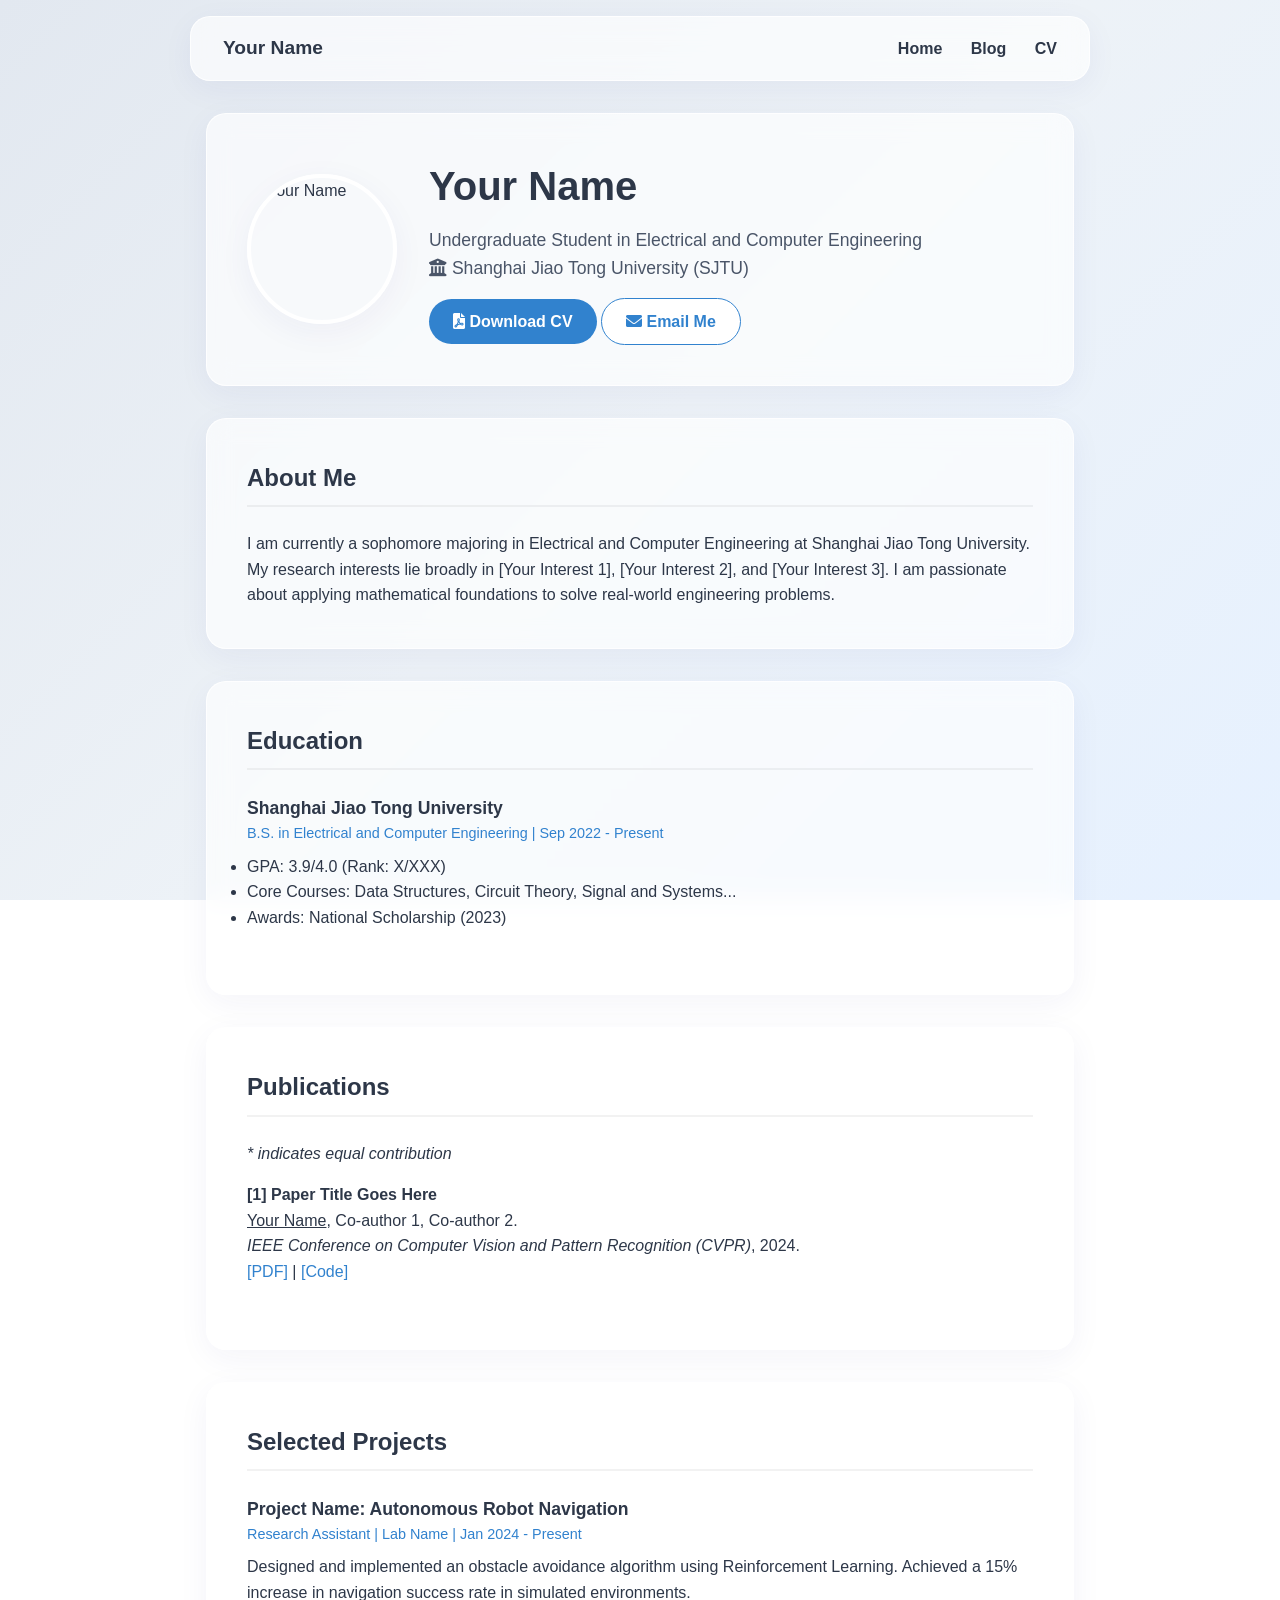
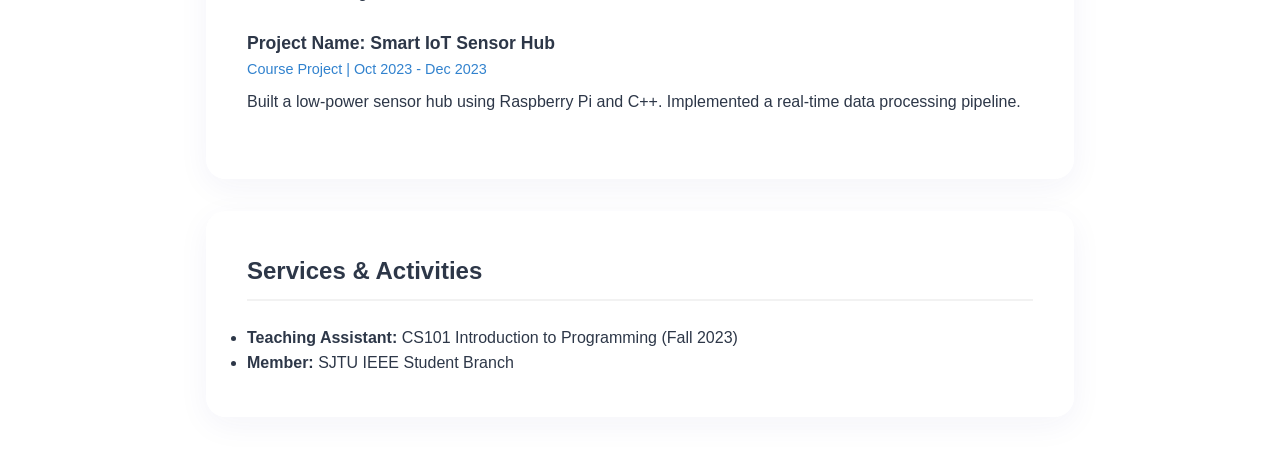
==== index.html @ a0e56ff7 "Add files via upload Initial Commit" ====
<!DOCTYPE html>
<html lang="en">
<head>
    <meta charset="UTF-8">
    <meta name="viewport" content="width=device-width, initial-scale=1.0">
    <title>Your Name - Personal Academic Website</title>
    <link rel="stylesheet" href="style.css">
    <!-- 引入FontAwesome图标 -->
    <link rel="stylesheet" href="https://cdnjs.cloudflare.com/ajax/libs/font-awesome/6.0.0/css/all.min.css">
</head>
<body>

    <!-- 导航栏 -->
    <nav class="glass-panel" style="padding: 1rem 2rem; margin-bottom: 2rem;">
        <div style="font-weight: bold; font-size: 1.2rem;">Your Name</div>
        <div>
            <a href="index.html">Home</a>
            <a href="blog.html">Blog</a>
            <a href="cv.pdf" target="_blank">CV</a>
        </div>
    </nav>

    <div class="container">
        <!-- 头部简介 (Hero Section) -->
        <header class="glass-panel hero">
            <!-- 请将 profile.jpg 替换为你自己的照片 -->
            <img src="profile.jpg" alt="Your Name" class="profile-pic">
            <div class="hero-text">
                <h1>Your Name</h1>
                <p>Undergraduate Student in Electrical and Computer Engineering</p>
                <p><i class="fas fa-university"></i> Shanghai Jiao Tong University (SJTU)</p>
                <a href="cv.pdf" class="btn" target="_blank"><i class="fas fa-file-pdf"></i> Download CV</a>
                <a href="mailto:your.email@sjtu.edu.cn" class="btn" style="background: white; color: var(--accent-color); border: 1px solid var(--accent-color);"><i class="fas fa-envelope"></i> Email Me</a>
            </div>
        </header>

        <!-- About Me -->
        <section class="glass-panel">
            <h2>About Me</h2>
            <p>I am currently a sophomore majoring in Electrical and Computer Engineering at Shanghai Jiao Tong University. My research interests lie broadly in [Your Interest 1], [Your Interest 2], and [Your Interest 3]. I am passionate about applying mathematical foundations to solve real-world engineering problems.</p>
        </section>

        <!-- Education -->
        <section class="glass-panel">
            <h2>Education</h2>
            <div class="item">
                <div class="item-title">Shanghai Jiao Tong University</div>
                <div class="item-meta">B.S. in Electrical and Computer Engineering | Sep 2022 - Present</div>
                <ul>
                    <li>GPA: 3.9/4.0 (Rank: X/XXX)</li>
                    <li>Core Courses: Data Structures, Circuit Theory, Signal and Systems...</li>
                    <li>Awards: National Scholarship (2023)</li>
                </ul>
            </div>
        </section>

        <!-- Publications -->
        <section class="glass-panel">
            <h2>Publications</h2>
            <div class="item">
                <p><em>* indicates equal contribution</em></p>
                <div style="margin-top: 1rem;">
                    <strong>[1] Paper Title Goes Here</strong><br>
                    <u>Your Name</u>, Co-author 1, Co-author 2.<br>
                    <em>IEEE Conference on Computer Vision and Pattern Recognition (CVPR)</em>, 2024.<br>
                    <a href="#" style="color: var(--accent-color); text-decoration: none;">[PDF]</a> | <a href="#" style="color: var(--accent-color); text-decoration: none;">[Code]</a>
                </div>
            </div>
        </section>

        <!-- Projects -->
        <section class="glass-panel">
            <h2>Selected Projects</h2>
            <div class="item">
                <div class="item-title">Project Name: Autonomous Robot Navigation</div>
                <div class="item-meta">Research Assistant | Lab Name | Jan 2024 - Present</div>
                <p>Designed and implemented an obstacle avoidance algorithm using Reinforcement Learning. Achieved a 15% increase in navigation success rate in simulated environments.</p>
            </div>
            <div class="item">
                <div class="item-title">Project Name: Smart IoT Sensor Hub</div>
                <div class="item-meta">Course Project | Oct 2023 - Dec 2023</div>
                <p>Built a low-power sensor hub using Raspberry Pi and C++. Implemented a real-time data processing pipeline.</p>
            </div>
        </section>

        <!-- Services & Activities -->
        <section class="glass-panel">
            <h2>Services & Activities</h2>
            <ul>
                <li><strong>Teaching Assistant:</strong> CS101 Introduction to Programming (Fall 2023)</li>
                <li><strong>Member:</strong> SJTU IEEE Student Branch</li>
            </ul>
        </section>
    </div>

</body>
</html>
---- style.css ----
/* style.css */
:root {
    --text-main: #2d3748;
    --text-light: #4a5568;
    --accent-color: #3182ce;
    --glass-bg: rgba(255, 255, 255, 0.65);
    --glass-border: rgba(255, 255, 255, 0.8);
    --glass-shadow: 0 8px 32px 0 rgba(31, 38, 135, 0.05);
}

* {
    margin: 0;
    padding: 0;
    box-sizing: border-box;
}

body {
    /* 明亮简约的极淡渐变背景 */
    background: linear-gradient(135deg, #e2e8f0 0%, #edf2f7 50%, #e6f1ff 100%);
    background-attachment: fixed;
    font-family: -apple-system, BlinkMacSystemFont, "Segoe UI", Roboto, Helvetica, Arial, sans-serif;
    color: var(--text-main);
    line-height: 1.6;
}

/* 液态玻璃核心组件 */
.glass-panel {
    background: var(--glass-bg);
    backdrop-filter: blur(12px);
    -webkit-backdrop-filter: blur(12px);
    border: 1px solid var(--glass-border);
    box-shadow: var(--glass-shadow);
    border-radius: 20px;
    padding: 2.5rem;
    margin-bottom: 2rem;
    transition: transform 0.3s ease, box-shadow 0.3s ease;
}

.glass-panel:hover {
    transform: translateY(-5px);
    box-shadow: 0 12px 40px 0 rgba(31, 38, 135, 0.08);
}

/* 导航栏 */
nav {
    display: flex;
    justify-content: space-between;
    align-items: center;
    padding: 1rem 2rem;
    margin: 1rem auto 2rem auto;
    max-width: 900px;
    border-radius: 50px;
}

nav a {
    text-decoration: none;
    color: var(--text-main);
    font-weight: 600;
    margin-left: 1.5rem;
    transition: color 0.2s;
}

nav a:hover {
    color: var(--accent-color);
}

/* 页面主容器 */
.container {
    max-width: 900px;
    margin: 0 auto;
    padding: 0 1rem;
}

/* 头部个人信息区 */
.hero {
    display: flex;
    align-items: center;
    gap: 2rem;
}

.profile-pic {
    width: 150px;
    height: 150px;
    border-radius: 50%;
    object-fit: cover;
    border: 4px solid white;
    box-shadow: var(--glass-shadow);
}

.hero-text h1 {
    font-size: 2.5rem;
    margin-bottom: 0.5rem;
}

.hero-text p {
    color: var(--text-light);
    font-size: 1.1rem;
}

/* 按钮样式 */
.btn {
    display: inline-block;
    margin-top: 1rem;
    padding: 0.6rem 1.5rem;
    background: var(--accent-color);
    color: white;
    text-decoration: none;
    border-radius: 30px;
    font-weight: bold;
    transition: background 0.3s;
}

.btn:hover {
    background: #2b6cb0;
    color: white;
}

/* 各个Section的内容排版 */
h2 {
    font-size: 1.5rem;
    margin-bottom: 1.5rem;
    border-bottom: 2px solid rgba(0,0,0,0.05);
    padding-bottom: 0.5rem;
}

.item {
    margin-bottom: 1.5rem;
}

.item-title {
    font-weight: bold;
    font-size: 1.1rem;
}

.item-meta {
    font-size: 0.9rem;
    color: var(--accent-color);
    margin-bottom: 0.5rem;
}

/* 博客列表样式 */
.blog-post-link {
    display: block;
    text-decoration: none;
    color: inherit;
}

.blog-post-link h3 {
    margin-bottom: 0.5rem;
    transition: color 0.2s;
}

.blog-post-link:hover h3 {
    color: var(--accent-color);
}

.blog-date {
    font-size: 0.85rem;
    color: #a0aec0;
}

/* 响应式设计（适配手机） */
@media (max-width: 768px) {
    .hero {
        flex-direction: column;
        text-align: center;
    }
    nav {
        flex-direction: column;
        gap: 1rem;
        border-radius: 20px;
    }
    nav div {
        margin-left: 0;
    }
    nav a {
        margin: 0 0.5rem;
    }
}
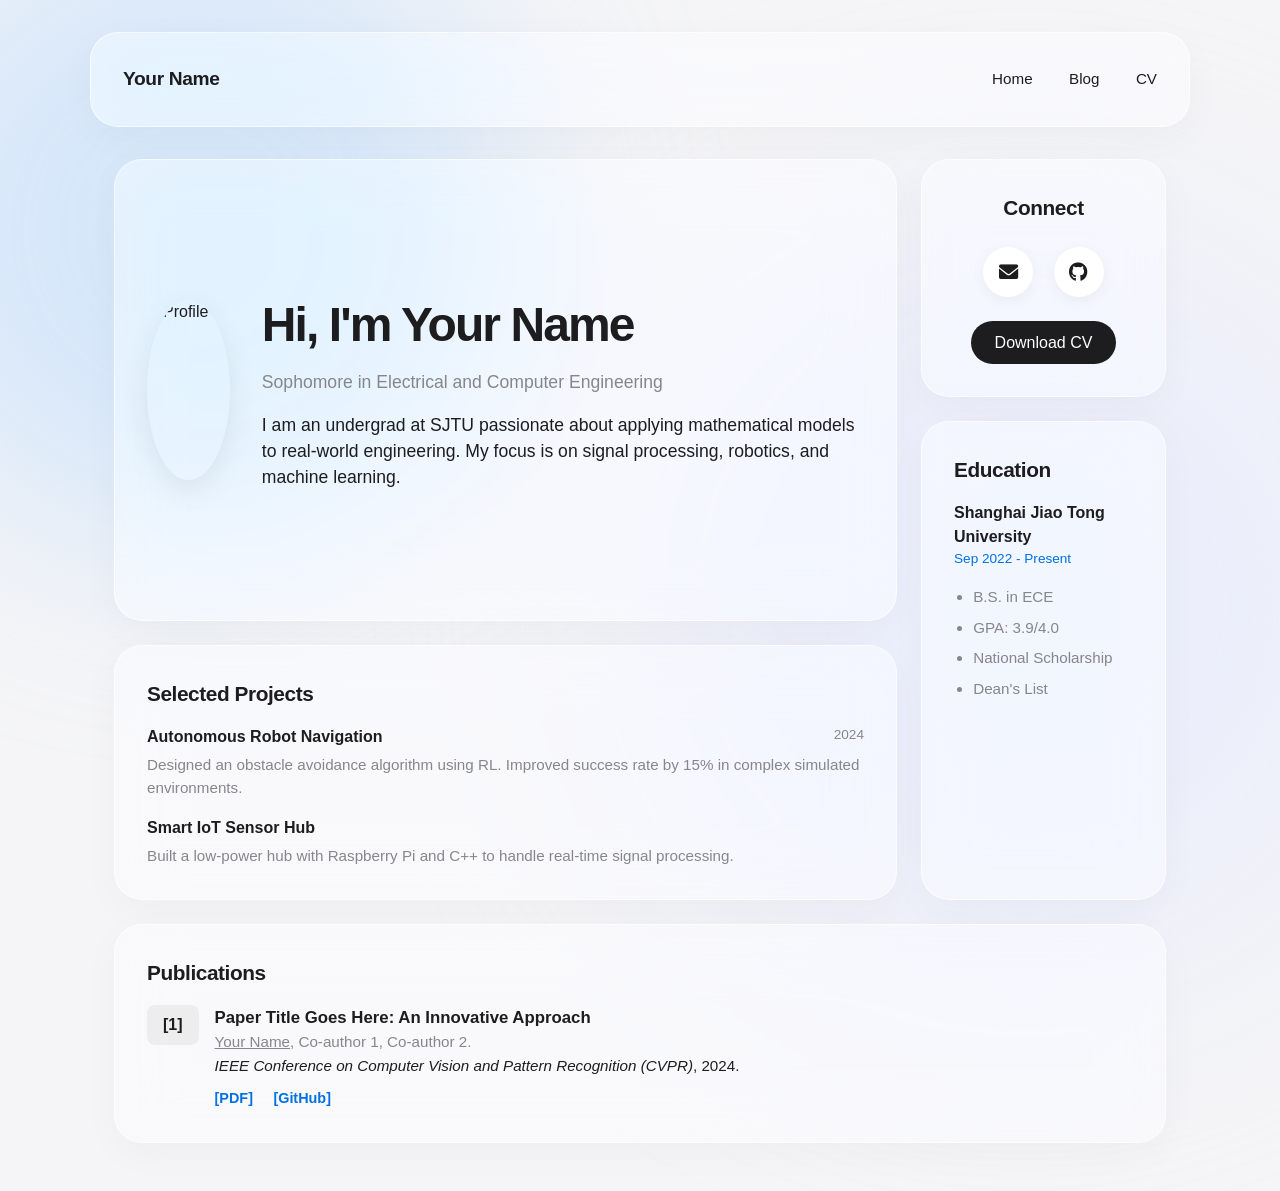
==== commit 801970d8: "Update for Glassmorphism" ====
--- a/index.html
+++ b/index.html
@@ -3,16 +3,19 @@
 <head>
     <meta charset="UTF-8">
     <meta name="viewport" content="width=device-width, initial-scale=1.0">
-    <title>Your Name - Personal Academic Website</title>
+    <title>Your Name - Portfolio</title>
     <link rel="stylesheet" href="style.css">
-    <!-- 引入FontAwesome图标 -->
     <link rel="stylesheet" href="https://cdnjs.cloudflare.com/ajax/libs/font-awesome/6.0.0/css/all.min.css">
 </head>
 <body>
 
+    <!-- 背景光晕，塑造毛玻璃效果 -->
+    <div class="bg-shape1"></div>
+    <div class="bg-shape2"></div>
+
     <!-- 导航栏 -->
-    <nav class="glass-panel" style="padding: 1rem 2rem; margin-bottom: 2rem;">
-        <div style="font-weight: bold; font-size: 1.2rem;">Your Name</div>
+    <nav class="apple-glass">
+        <div style="font-weight: 700; font-size: 1.2rem; letter-spacing: -0.02em;">Your Name</div>
         <div>
             <a href="index.html">Home</a>
             <a href="blog.html">Blog</a>
@@ -20,77 +23,79 @@
         </div>
     </nav>
 
-    <div class="container">
-        <!-- 头部简介 (Hero Section) -->
-        <header class="glass-panel hero">
-            <!-- 请将 profile.jpg 替换为你自己的照片 -->
-            <img src="profile.jpg" alt="Your Name" class="profile-pic">
+    <!-- Bento Box 网格系统 -->
+    <div class="bento-grid">
+        
+        <!-- 左上大卡片：个人简介 -->
+        <div class="apple-glass bento-hero">
+            <img src="profile.jpg" alt="Profile" class="profile-pic">
             <div class="hero-text">
-                <h1>Your Name</h1>
-                <p>Undergraduate Student in Electrical and Computer Engineering</p>
-                <p><i class="fas fa-university"></i> Shanghai Jiao Tong University (SJTU)</p>
-                <a href="cv.pdf" class="btn" target="_blank"><i class="fas fa-file-pdf"></i> Download CV</a>
-                <a href="mailto:your.email@sjtu.edu.cn" class="btn" style="background: white; color: var(--accent-color); border: 1px solid var(--accent-color);"><i class="fas fa-envelope"></i> Email Me</a>
+                <h1>Hi, I'm Your Name</h1>
+                <p>Sophomore in Electrical and Computer Engineering</p>
+                <p style="margin-top: 1rem; color: var(--text-main);">
+                    I am an undergrad at SJTU passionate about applying mathematical models to real-world engineering. My focus is on signal processing, robotics, and machine learning.
+                </p>
             </div>
-        </header>
+        </div>
 
-        <!-- About Me -->
-        <section class="glass-panel">
-            <h2>About Me</h2>
-            <p>I am currently a sophomore majoring in Electrical and Computer Engineering at Shanghai Jiao Tong University. My research interests lie broadly in [Your Interest 1], [Your Interest 2], and [Your Interest 3]. I am passionate about applying mathematical foundations to solve real-world engineering problems.</p>
-        </section>
+        <!-- 右上小卡片：快速联系/图标 -->
+        <div class="apple-glass bento-connect">
+            <h2>Connect</h2>
+            <div>
+                <a href="mailto:your@sjtu.edu.cn" class="icon-btn"><i class="fas fa-envelope"></i></a>
+                <a href="https://github.com/yourid" class="icon-btn"><i class="fab fa-github"></i></a>
+            </div>
+            <a href="cv.pdf" class="cv-btn" target="_blank">Download CV</a>
+        </div>
 
-        <!-- Education -->
-        <section class="glass-panel">
+        <!-- 左下高卡片：教育背景 -->
+        <div class="apple-glass bento-edu">
             <h2>Education</h2>
-            <div class="item">
-                <div class="item-title">Shanghai Jiao Tong University</div>
-                <div class="item-meta">B.S. in Electrical and Computer Engineering | Sep 2022 - Present</div>
-                <ul>
-                    <li>GPA: 3.9/4.0 (Rank: X/XXX)</li>
-                    <li>Core Courses: Data Structures, Circuit Theory, Signal and Systems...</li>
-                    <li>Awards: National Scholarship (2023)</li>
-                </ul>
+            <div style="font-weight: 600;">Shanghai Jiao Tong University</div>
+            <div style="font-size: 0.85rem; color: var(--accent-color); margin-bottom: 1rem;">Sep 2022 - Present</div>
+            <ul>
+                <li>B.S. in ECE</li>
+                <li>GPA: 3.9/4.0</li>
+                <li>National Scholarship</li>
+                <li>Dean's List</li>
+            </ul>
+        </div>
+
+        <!-- 右侧宽卡片：精选项目 -->
+        <div class="apple-glass bento-research">
+            <h2>Selected Projects</h2>
+            <div style="margin-bottom: 1rem;">
+                <span style="font-weight: 600;">Autonomous Robot Navigation</span> 
+                <span style="font-size: 0.85rem; color: var(--text-light); float: right;">2024</span>
+                <p style="font-size: 0.95rem; color: var(--text-light); margin-top: 0.3rem;">
+                    Designed an obstacle avoidance algorithm using RL. Improved success rate by 15% in complex simulated environments.
+                </p>
             </div>
-        </section>
+            <div>
+                <span style="font-weight: 600;">Smart IoT Sensor Hub</span>
+                <p style="font-size: 0.95rem; color: var(--text-light); margin-top: 0.3rem;">
+                    Built a low-power hub with Raspberry Pi and C++ to handle real-time signal processing.
+                </p>
+            </div>
+        </div>
 
-        <!-- Publications -->
-        <section class="glass-panel">
+        <!-- 底部通栏大卡片：学术发表 -->
+        <div class="apple-glass bento-pubs">
             <h2>Publications</h2>
-            <div class="item">
-                <p><em>* indicates equal contribution</em></p>
-                <div style="margin-top: 1rem;">
-                    <strong>[1] Paper Title Goes Here</strong><br>
-                    <u>Your Name</u>, Co-author 1, Co-author 2.<br>
-                    <em>IEEE Conference on Computer Vision and Pattern Recognition (CVPR)</em>, 2024.<br>
-                    <a href="#" style="color: var(--accent-color); text-decoration: none;">[PDF]</a> | <a href="#" style="color: var(--accent-color); text-decoration: none;">[Code]</a>
+            <div style="display: flex; gap: 1rem; align-items: start;">
+                <div style="background: rgba(0,0,0,0.05); padding: 0.5rem 1rem; border-radius: 8px; font-weight: bold;">[1]</div>
+                <div>
+                    <strong style="font-size: 1.05rem;">Paper Title Goes Here: An Innovative Approach</strong><br>
+                    <span style="color: var(--text-light); font-size: 0.95rem;"><u>Your Name</u>, Co-author 1, Co-author 2.</span><br>
+                    <span style="font-size: 0.95rem;"><em>IEEE Conference on Computer Vision and Pattern Recognition (CVPR)</em>, 2024.</span><br>
+                    <div style="margin-top: 0.5rem;">
+                        <a href="#" style="color: var(--accent-color); text-decoration: none; font-size: 0.9rem; font-weight: 600; margin-right: 1rem;">[PDF]</a>
+                        <a href="#" style="color: var(--accent-color); text-decoration: none; font-size: 0.9rem; font-weight: 600;">[GitHub]</a>
+                    </div>
                 </div>
             </div>
-        </section>
+        </div>
 
-        <!-- Projects -->
-        <section class="glass-panel">
-            <h2>Selected Projects</h2>
-            <div class="item">
-                <div class="item-title">Project Name: Autonomous Robot Navigation</div>
-                <div class="item-meta">Research Assistant | Lab Name | Jan 2024 - Present</div>
-                <p>Designed and implemented an obstacle avoidance algorithm using Reinforcement Learning. Achieved a 15% increase in navigation success rate in simulated environments.</p>
-            </div>
-            <div class="item">
-                <div class="item-title">Project Name: Smart IoT Sensor Hub</div>
-                <div class="item-meta">Course Project | Oct 2023 - Dec 2023</div>
-                <p>Built a low-power sensor hub using Raspberry Pi and C++. Implemented a real-time data processing pipeline.</p>
-            </div>
-        </section>
-
-        <!-- Services & Activities -->
-        <section class="glass-panel">
-            <h2>Services & Activities</h2>
-            <ul>
-                <li><strong>Teaching Assistant:</strong> CS101 Introduction to Programming (Fall 2023)</li>
-                <li><strong>Member:</strong> SJTU IEEE Student Branch</li>
-            </ul>
-        </section>
     </div>
 
 </body>
--- a/style.css
+++ b/style.css
@@ -1,11 +1,11 @@
 /* style.css */
 :root {
-    --text-main: #2d3748;
-    --text-light: #4a5568;
-    --accent-color: #3182ce;
-    --glass-bg: rgba(255, 255, 255, 0.65);
-    --glass-border: rgba(255, 255, 255, 0.8);
-    --glass-shadow: 0 8px 32px 0 rgba(31, 38, 135, 0.05);
+    --text-main: #1d1d1f; /* 苹果经典的深灰黑色 */
+    --text-light: #86868b;
+    --accent-color: #0071e3; /* 苹果蓝 */
+    /* 苹果级磨砂玻璃质感参数 */
+    --glass-bg: rgba(255, 255, 255, 0.45);
+    --glass-border: rgba(255, 255, 255, 0.6);
 }
 
 * {
@@ -15,30 +15,51 @@
 }
 
 body {
-    /* 明亮简约的极淡渐变背景 */
-    background: linear-gradient(135deg, #e2e8f0 0%, #edf2f7 50%, #e6f1ff 100%);
-    background-attachment: fixed;
-    font-family: -apple-system, BlinkMacSystemFont, "Segoe UI", Roboto, Helvetica, Arial, sans-serif;
+    /* 使用苹果默认字体 SF Pro */
+    font-family: -apple-system, BlinkMacSystemFont, "SF Pro Display", "Segoe UI", Roboto, Helvetica, sans-serif;
     color: var(--text-main);
-    line-height: 1.6;
+    background-color: #f5f5f7; /* 极简的浅灰背景 */
+    line-height: 1.5;
+    overflow-x: hidden;
 }
 
-/* 液态玻璃核心组件 */
-.glass-panel {
-    background: var(--glass-bg);
-    backdrop-filter: blur(12px);
-    -webkit-backdrop-filter: blur(12px);
-    border: 1px solid var(--glass-border);
-    box-shadow: var(--glass-shadow);
-    border-radius: 20px;
-    padding: 2.5rem;
-    margin-bottom: 2rem;
-    transition: transform 0.3s ease, box-shadow 0.3s ease;
+/* 制造毛玻璃折射效果的背景光晕 */
+.bg-shape1 {
+    position: fixed;
+    top: -10%; left: -10%;
+    width: 50vw; height: 50vw;
+    background: rgba(169, 210, 255, 0.4); /* 极淡的蓝色 */
+    border-radius: 50%;
+    filter: blur(100px);
+    z-index: -1;
 }
 
-.glass-panel:hover {
-    transform: translateY(-5px);
-    box-shadow: 0 12px 40px 0 rgba(31, 38, 135, 0.08);
+.bg-shape2 {
+    position: fixed;
+    bottom: -10%; right: -10%;
+    width: 60vw; height: 60vw;
+    background: rgba(226, 232, 255, 0.5); /* 极淡的紫蓝色 */
+    border-radius: 50%;
+    filter: blur(120px);
+    z-index: -1;
+}
+
+/* 核心：Apple风格毛玻璃卡片 */
+.apple-glass {
+    background: var(--glass-bg);
+    /* 关键属性：饱和度提升+高强度模糊 */
+    -webkit-backdrop-filter: blur(30px) saturate(180%);
+    backdrop-filter: blur(30px) saturate(180%);
+    border: 1px solid var(--glass-border);
+    border-radius: 28px; /* 苹果喜欢的大圆角 */
+    box-shadow: 0 10px 40px rgba(0, 0, 0, 0.03);
+    padding: 2rem;
+    transition: transform 0.4s cubic-bezier(0.16, 1, 0.3, 1), box-shadow 0.4s ease;
+}
+
+.apple-glass:hover {
+    transform: scale(1.02); /* 鼠标悬停时轻微放大，手感极佳 */
+    box-shadow: 0 20px 40px rgba(0, 0, 0, 0.06);
 }
 
 /* 导航栏 */
@@ -46,134 +67,97 @@
     display: flex;
     justify-content: space-between;
     align-items: center;
-    padding: 1rem 2rem;
-    margin: 1rem auto 2rem auto;
-    max-width: 900px;
-    border-radius: 50px;
+    padding: 1rem 2.5rem;
+    margin: 2rem auto;
+    max-width: 1100px;
+    border-radius: 40px;
 }
 
 nav a {
     text-decoration: none;
     color: var(--text-main);
-    font-weight: 600;
-    margin-left: 1.5rem;
+    font-weight: 500;
+    margin-left: 2rem;
+    font-size: 0.95rem;
     transition: color 0.2s;
 }
 
-nav a:hover {
-    color: var(--accent-color);
+nav a:hover { color: var(--accent-color); }
+
+/* ==== Bento Box 网格排版系统 ==== */
+.bento-grid {
+    display: grid;
+    grid-template-columns: repeat(4, 1fr);
+    grid-auto-rows: minmax(200px, auto);
+    gap: 1.5rem;
+    max-width: 1100px;
+    margin: 0 auto 3rem auto;
+    padding: 0 1.5rem;
 }
 
-/* 页面主容器 */
-.container {
-    max-width: 900px;
-    margin: 0 auto;
-    padding: 0 1rem;
-}
+/* 卡片占据的网格比例 */
+.bento-hero { grid-column: span 3; grid-row: span 2; display: flex; align-items: center; gap: 2rem;}
+.bento-connect { grid-column: span 1; grid-row: span 1; display: flex; flex-direction: column; justify-content: center; align-items: center; text-align: center;}
+.bento-edu { grid-column: span 1; grid-row: span 2; }
+.bento-research { grid-column: span 3; grid-row: span 1; }
+.bento-pubs { grid-column: span 4; grid-row: span 1; }
 
-/* 头部个人信息区 */
-.hero {
-    display: flex;
-    align-items: center;
-    gap: 2rem;
+/* 内部文字样式 */
+h2 {
+    font-size: 1.3rem;
+    font-weight: 600;
+    margin-bottom: 1rem;
+    letter-spacing: -0.02em;
 }
 
 .profile-pic {
-    width: 150px;
-    height: 150px;
+    width: 180px; height: 180px;
     border-radius: 50%;
     object-fit: cover;
-    border: 4px solid white;
-    box-shadow: var(--glass-shadow);
+    box-shadow: 0 10px 30px rgba(0,0,0,0.08);
 }
 
 .hero-text h1 {
-    font-size: 2.5rem;
+    font-size: 3rem;
+    font-weight: 700;
+    letter-spacing: -0.04em;
     margin-bottom: 0.5rem;
 }
 
-.hero-text p {
-    color: var(--text-light);
-    font-size: 1.1rem;
+.hero-text p { color: var(--text-light); font-size: 1.1rem; }
+
+/* 社交按钮 */
+.icon-btn {
+    display: inline-flex;
+    align-items: center;
+    justify-content: center;
+    width: 50px; height: 50px;
+    border-radius: 50%;
+    background: white;
+    color: var(--text-main);
+    text-decoration: none;
+    font-size: 1.2rem;
+    margin: 0.5rem;
+    box-shadow: 0 4px 15px rgba(0,0,0,0.05);
+    transition: all 0.3s;
 }
+.icon-btn:hover { background: var(--accent-color); color: white; transform: translateY(-3px);}
 
-/* 按钮样式 */
-.btn {
+.cv-btn {
     display: inline-block;
-    margin-top: 1rem;
-    padding: 0.6rem 1.5rem;
-    background: var(--accent-color);
-    color: white;
-    text-decoration: none;
-    border-radius: 30px;
-    font-weight: bold;
-    transition: background 0.3s;
+    margin-top: 1rem; padding: 0.6rem 1.5rem;
+    background: var(--text-main); color: white;
+    text-decoration: none; border-radius: 30px; font-weight: 500;
 }
+.cv-btn:hover { background: var(--accent-color); }
 
-.btn:hover {
-    background: #2b6cb0;
-    color: white;
-}
+/* 列表样式 */
+ul { padding-left: 1.2rem; color: var(--text-light); font-size: 0.95rem; }
+li { margin-bottom: 0.5rem; }
 
-/* 各个Section的内容排版 */
-h2 {
-    font-size: 1.5rem;
-    margin-bottom: 1.5rem;
-    border-bottom: 2px solid rgba(0,0,0,0.05);
-    padding-bottom: 0.5rem;
-}
-
-.item {
-    margin-bottom: 1.5rem;
-}
-
-.item-title {
-    font-weight: bold;
-    font-size: 1.1rem;
-}
-
-.item-meta {
-    font-size: 0.9rem;
-    color: var(--accent-color);
-    margin-bottom: 0.5rem;
-}
-
-/* 博客列表样式 */
-.blog-post-link {
-    display: block;
-    text-decoration: none;
-    color: inherit;
-}
-
-.blog-post-link h3 {
-    margin-bottom: 0.5rem;
-    transition: color 0.2s;
-}
-
-.blog-post-link:hover h3 {
-    color: var(--accent-color);
-}
-
-.blog-date {
-    font-size: 0.85rem;
-    color: #a0aec0;
-}
-
-/* 响应式设计（适配手机） */
-@media (max-width: 768px) {
-    .hero {
-        flex-direction: column;
-        text-align: center;
-    }
-    nav {
-        flex-direction: column;
-        gap: 1rem;
-        border-radius: 20px;
-    }
-    nav div {
-        margin-left: 0;
-    }
-    nav a {
-        margin: 0 0.5rem;
-    }
+/* 响应式设计：手机上自动变为单列 */
+@media (max-width: 900px) {
+    .bento-grid { grid-template-columns: 1fr; }
+    .bento-hero { grid-column: span 1; flex-direction: column; text-align: center; }
+    .bento-connect, .bento-edu, .bento-research, .bento-pubs { grid-column: span 1; }
 }
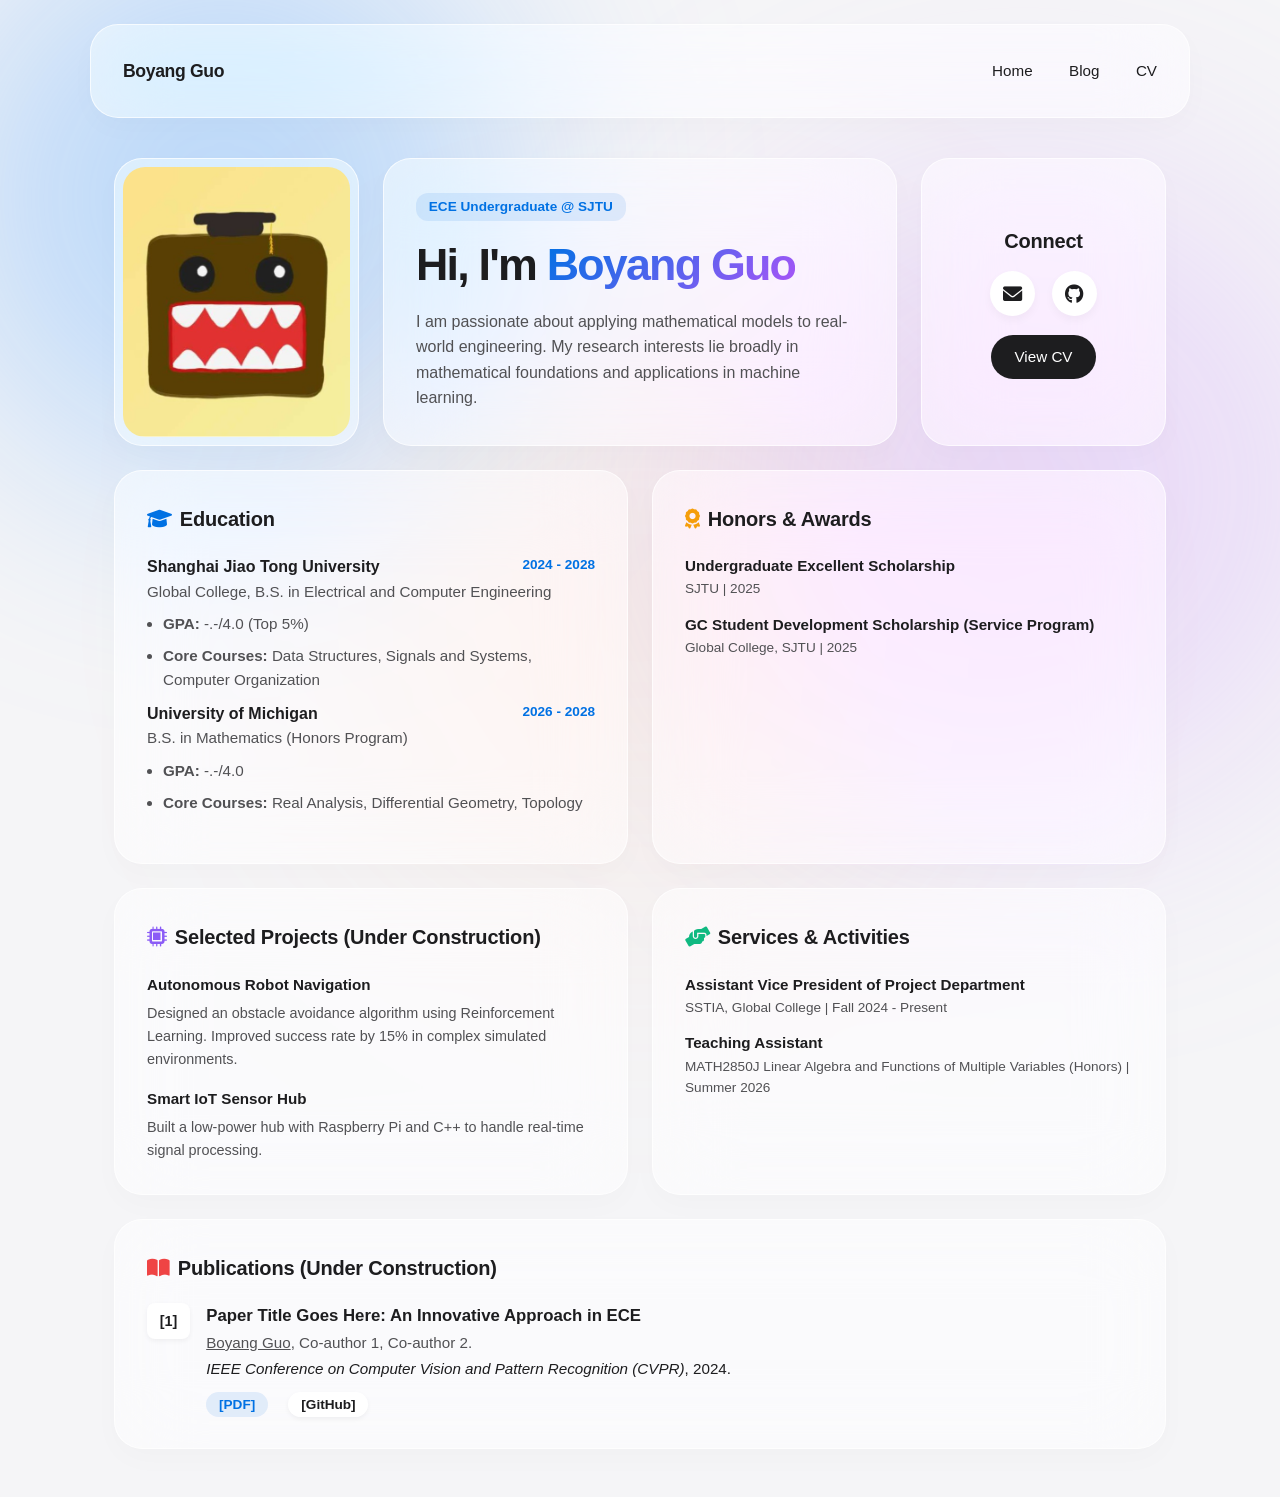
==== commit 089bb0d6: "Update some info" ====
--- a/index.html
+++ b/index.html
@@ -3,19 +3,20 @@
 <head>
     <meta charset="UTF-8">
     <meta name="viewport" content="width=device-width, initial-scale=1.0">
-    <title>Your Name - Portfolio</title>
+    <title>Boyang Guo - Portfolio</title>
     <link rel="stylesheet" href="style.css">
     <link rel="stylesheet" href="https://cdnjs.cloudflare.com/ajax/libs/font-awesome/6.0.0/css/all.min.css">
 </head>
 <body>
 
-    <!-- 背景光晕，塑造毛玻璃效果 -->
+    <!-- 三色极光光晕背景 -->
     <div class="bg-shape1"></div>
     <div class="bg-shape2"></div>
+    <div class="bg-shape3"></div>
 
-    <!-- 导航栏 -->
+    <!-- 更薄、更精致的胶囊导航栏 -->
     <nav class="apple-glass">
-        <div style="font-weight: 700; font-size: 1.2rem; letter-spacing: -0.02em;">Your Name</div>
+        <div style="font-weight: 700; font-size: 1.1rem; letter-spacing: -0.02em;">Boyang Guo</div>
         <div>
             <a href="index.html">Home</a>
             <a href="blog.html">Blog</a>
@@ -23,74 +24,119 @@
         </div>
     </nav>
 
-    <!-- Bento Box 网格系统 -->
+    <!-- 完美比例网格排版系统 -->
     <div class="bento-grid">
         
-        <!-- 左上大卡片：个人简介 -->
+        <!-- 卡片1：照片画框（取代突兀的椭圆） -->
+        <div class="apple-glass bento-pic">
+            <img src="profile.jpg" alt="Profile" class="profile-pic">
+        </div>
+
+        <!-- 卡片2：名字与简介（变宽，不再显得太空） -->
         <div class="apple-glass bento-hero">
-            <img src="profile.jpg" alt="Profile" class="profile-pic">
             <div class="hero-text">
-                <h1>Hi, I'm Your Name</h1>
-                <p>Sophomore in Electrical and Computer Engineering</p>
-                <p style="margin-top: 1rem; color: var(--text-main);">
-                    I am an undergrad at SJTU passionate about applying mathematical models to real-world engineering. My focus is on signal processing, robotics, and machine learning.
+                <span class="tag">ECE Undergraduate @ SJTU</span>
+                <h1>Hi, I'm <span class="gradient-text">Boyang Guo</span></h1>
+                <p style="margin-top: 0.5rem; color: var(--text-light);">
+                    I am passionate about applying mathematical models to real-world engineering. My research interests lie broadly in mathematical foundations and applications in machine learning.
                 </p>
             </div>
         </div>
 
-        <!-- 右上小卡片：快速联系/图标 -->
+        <!-- 卡片3：联系方式 -->
         <div class="apple-glass bento-connect">
-            <h2>Connect</h2>
+            <h2 style="margin-bottom: 0.5rem;">Connect</h2>
             <div>
-                <a href="mailto:your@sjtu.edu.cn" class="icon-btn"><i class="fas fa-envelope"></i></a>
-                <a href="https://github.com/yourid" class="icon-btn"><i class="fab fa-github"></i></a>
+                <a href="mailto:tonydomo@sjtu.edu.cn" class="icon-btn"><i class="fas fa-envelope"></i></a>
+                <a href="https://github.com/Guo-Boyang" class="icon-btn"><i class="fab fa-github"></i></a>
             </div>
-            <a href="cv.pdf" class="cv-btn" target="_blank">Download CV</a>
+            <a href="cv.pdf" class="cv-btn" target="_blank">View CV</a>
         </div>
 
-        <!-- 左下高卡片：教育背景 -->
+        <!-- 卡片4：教育背景（拉宽，有充足空间） -->
         <div class="apple-glass bento-edu">
-            <h2>Education</h2>
-            <div style="font-weight: 600;">Shanghai Jiao Tong University</div>
-            <div style="font-size: 0.85rem; color: var(--accent-color); margin-bottom: 1rem;">Sep 2022 - Present</div>
-            <ul>
-                <li>B.S. in ECE</li>
-                <li>GPA: 3.9/4.0</li>
-                <li>National Scholarship</li>
-                <li>Dean's List</li>
+            <h2><i class="fas fa-graduation-cap" style="color: var(--accent-color);"></i> Education</h2>
+            <div style="margin-bottom: 1rem;">
+                <div style="font-weight: 600; display: flex; justify-content: space-between;">
+                    <span>Shanghai Jiao Tong University</span>
+                    <span style="font-size: 0.85rem; color: var(--accent-color);">2024 - 2028</span>
+                </div>
+                <div style="font-size: 0.95rem; color: var(--text-light); margin-bottom: 0.5rem;">Global College, B.S. in Electrical and Computer Engineering</div>
+                <ul class="item-list">
+                    <li><strong>GPA:</strong> -.-/4.0 (Top 5%)</li>
+                    <li><strong>Core Courses:</strong> Data Structures, Signals and Systems, Computer Organization</li>
+                </ul>
+                <div style="font-weight: 600; display: flex; justify-content: space-between;">
+                    <span>University of Michigan</span>
+                    <span style="font-size: 0.85rem; color: var(--accent-color);">2026 - 2028</span>
+                </div>
+                <div style="font-size: 0.95rem; color: var(--text-light); margin-bottom: 0.5rem;">B.S. in Mathematics (Honors Program)</div>
+                <ul class="item-list">
+                    <li><strong>GPA:</strong> -.-/4.0</li>
+                    <li><strong>Core Courses:</strong> Real Analysis, Differential Geometry, Topology</li>
+                </ul>
+            </div>
+        </div>
+
+        <!-- 卡片5：荣誉与奖项 (新增) -->
+        <div class="apple-glass bento-awards">
+            <h2><i class="fas fa-award" style="color: #f59e0b;"></i> Honors & Awards</h2>
+            <ul style="list-style: none; padding: 0;">
+                <li style="margin-bottom: 0.8rem;">
+                    <div style="font-weight: 600; font-size: 0.95rem;">Undergraduate Excellent Scholarship</div>
+                    <div style="font-size: 0.85rem; color: var(--text-light);">SJTU | 2025</div>
+                </li>
+                <li style="margin-bottom: 0.8rem;">
+                    <div style="font-weight: 600; font-size: 0.95rem;">GC Student Development Scholarship (Service Program)</div>
+                    <div style="font-size: 0.85rem; color: var(--text-light);">Global College, SJTU | 2025</div>
+                </li>
             </ul>
         </div>
 
-        <!-- 右侧宽卡片：精选项目 -->
-        <div class="apple-glass bento-research">
-            <h2>Selected Projects</h2>
+        <!-- 卡片6：项目经历 -->
+        <div class="apple-glass bento-projects">
+            <h2><i class="fas fa-microchip" style="color: #8b5cf6;"></i> Selected Projects (Under Construction)</h2>
             <div style="margin-bottom: 1rem;">
-                <span style="font-weight: 600;">Autonomous Robot Navigation</span> 
-                <span style="font-size: 0.85rem; color: var(--text-light); float: right;">2024</span>
-                <p style="font-size: 0.95rem; color: var(--text-light); margin-top: 0.3rem;">
-                    Designed an obstacle avoidance algorithm using RL. Improved success rate by 15% in complex simulated environments.
+                <div style="font-weight: 600; font-size: 0.95rem;">Autonomous Robot Navigation</div>
+                <p style="font-size: 0.9rem; color: var(--text-light); margin-top: 0.3rem;">
+                    Designed an obstacle avoidance algorithm using Reinforcement Learning. Improved success rate by 15% in complex simulated environments.
                 </p>
             </div>
             <div>
-                <span style="font-weight: 600;">Smart IoT Sensor Hub</span>
-                <p style="font-size: 0.95rem; color: var(--text-light); margin-top: 0.3rem;">
+                <div style="font-weight: 600; font-size: 0.95rem;">Smart IoT Sensor Hub</div>
+                <p style="font-size: 0.9rem; color: var(--text-light); margin-top: 0.3rem;">
                     Built a low-power hub with Raspberry Pi and C++ to handle real-time signal processing.
                 </p>
             </div>
         </div>
 
-        <!-- 底部通栏大卡片：学术发表 -->
+        <!-- 卡片7：社会服务与活动 (新增) -->
+        <div class="apple-glass bento-services">
+            <h2><i class="fas fa-hands-helping" style="color: #10b981;"></i> Services & Activities</h2>
+            <ul style="list-style: none; padding: 0;">
+                <li style="margin-bottom: 0.8rem;">
+                    <div style="font-weight: 600; font-size: 0.95rem;">Assistant Vice President of Project Department</div>
+                    <div style="font-size: 0.85rem; color: var(--text-light);">SSTIA, Global College | Fall 2024 - Present</div>
+                </li>
+                <li style="margin-bottom: 0.8rem;">
+                    <div style="font-weight: 600; font-size: 0.95rem;">Teaching Assistant</div>
+                    <div style="font-size: 0.85rem; color: var(--text-light);">MATH2850J Linear Algebra and Functions of Multiple Variables (Honors) | Summer 2026</div>
+                </li>
+            </ul>
+        </div>
+
+        <!-- 卡片8：学术发表 (全宽) -->
         <div class="apple-glass bento-pubs">
-            <h2>Publications</h2>
-            <div style="display: flex; gap: 1rem; align-items: start;">
-                <div style="background: rgba(0,0,0,0.05); padding: 0.5rem 1rem; border-radius: 8px; font-weight: bold;">[1]</div>
+            <h2><i class="fas fa-book-open" style="color: #ef4444;"></i> Publications (Under Construction)</h2>
+            <div style="display: flex; gap: 1rem; align-items: start; margin-top: 1rem;">
+                <div style="background: white; padding: 0.4rem 0.8rem; border-radius: 8px; font-weight: bold; font-size: 0.9rem; box-shadow: 0 2px 5px rgba(0,0,0,0.05);">[1]</div>
                 <div>
-                    <strong style="font-size: 1.05rem;">Paper Title Goes Here: An Innovative Approach</strong><br>
-                    <span style="color: var(--text-light); font-size: 0.95rem;"><u>Your Name</u>, Co-author 1, Co-author 2.</span><br>
+                    <strong style="font-size: 1.05rem;">Paper Title Goes Here: An Innovative Approach in ECE</strong><br>
+                    <span style="color: var(--text-light); font-size: 0.95rem;"><u>Boyang Guo</u>, Co-author 1, Co-author 2.</span><br>
                     <span style="font-size: 0.95rem;"><em>IEEE Conference on Computer Vision and Pattern Recognition (CVPR)</em>, 2024.</span><br>
-                    <div style="margin-top: 0.5rem;">
-                        <a href="#" style="color: var(--accent-color); text-decoration: none; font-size: 0.9rem; font-weight: 600; margin-right: 1rem;">[PDF]</a>
-                        <a href="#" style="color: var(--accent-color); text-decoration: none; font-size: 0.9rem; font-weight: 600;">[GitHub]</a>
+                    <div style="margin-top: 0.6rem;">
+                        <a href="#" style="color: var(--accent-color); text-decoration: none; font-size: 0.85rem; font-weight: 600; margin-right: 1rem; background: rgba(0, 113, 227, 0.1); padding: 0.3rem 0.8rem; border-radius: 20px;">[PDF]</a>
+                        <a href="#" style="color: var(--text-main); text-decoration: none; font-size: 0.85rem; font-weight: 600; background: white; padding: 0.3rem 0.8rem; border-radius: 20px; box-shadow: 0 2px 5px rgba(0,0,0,0.05);">[GitHub]</a>
                     </div>
                 </div>
             </div>
--- a/style.css
+++ b/style.css
@@ -1,11 +1,11 @@
 /* style.css */
 :root {
-    --text-main: #1d1d1f; /* 苹果经典的深灰黑色 */
-    --text-light: #86868b;
-    --accent-color: #0071e3; /* 苹果蓝 */
-    /* 苹果级磨砂玻璃质感参数 */
-    --glass-bg: rgba(255, 255, 255, 0.45);
-    --glass-border: rgba(255, 255, 255, 0.6);
+    --text-main: #1d1d1f;
+    --text-light: #515154;
+    --accent-color: #0071e3;
+    /* 毛玻璃基础参数 */
+    --glass-bg: rgba(255, 255, 255, 0.5);
+    --glass-border: rgba(255, 255, 255, 0.7);
 }
 
 * {
@@ -15,62 +15,62 @@
 }
 
 body {
-    /* 使用苹果默认字体 SF Pro */
     font-family: -apple-system, BlinkMacSystemFont, "SF Pro Display", "Segoe UI", Roboto, Helvetica, sans-serif;
     color: var(--text-main);
-    background-color: #f5f5f7; /* 极简的浅灰背景 */
-    line-height: 1.5;
+    background-color: #f5f5f7;
+    line-height: 1.6;
     overflow-x: hidden;
 }
 
-/* 制造毛玻璃折射效果的背景光晕 */
+/* === 高级极光背景光晕 === 
+   加入了紫、粉、蓝三色，透过毛玻璃折射会显得非常高端 */
 .bg-shape1 {
-    position: fixed;
-    top: -10%; left: -10%;
-    width: 50vw; height: 50vw;
-    background: rgba(169, 210, 255, 0.4); /* 极淡的蓝色 */
-    border-radius: 50%;
-    filter: blur(100px);
-    z-index: -1;
+    position: fixed; top: -10%; left: -5%;
+    width: 45vw; height: 45vw;
+    background: rgba(88, 166, 255, 0.35); /* 青蓝色 */
+    border-radius: 50%; filter: blur(120px); z-index: -1;
 }
 
 .bg-shape2 {
-    position: fixed;
-    bottom: -10%; right: -10%;
-    width: 60vw; height: 60vw;
-    background: rgba(226, 232, 255, 0.5); /* 极淡的紫蓝色 */
-    border-radius: 50%;
-    filter: blur(120px);
-    z-index: -1;
+    position: fixed; bottom: 10%; right: -5%;
+    width: 50vw; height: 50vw;
+    background: rgba(200, 140, 255, 0.25); /* 柔紫色 */
+    border-radius: 50%; filter: blur(130px); z-index: -1;
 }
 
-/* 核心：Apple风格毛玻璃卡片 */
+.bg-shape3 {
+    position: fixed; top: 40%; left: 30%;
+    width: 40vw; height: 40vw;
+    background: rgba(255, 170, 120, 0.15); /* 蜜桃暖色 */
+    border-radius: 50%; filter: blur(140px); z-index: -1;
+}
+
+/* 毛玻璃核心 */
 .apple-glass {
     background: var(--glass-bg);
-    /* 关键属性：饱和度提升+高强度模糊 */
-    -webkit-backdrop-filter: blur(30px) saturate(180%);
-    backdrop-filter: blur(30px) saturate(180%);
+    -webkit-backdrop-filter: blur(40px) saturate(200%);
+    backdrop-filter: blur(40px) saturate(200%);
     border: 1px solid var(--glass-border);
-    border-radius: 28px; /* 苹果喜欢的大圆角 */
-    box-shadow: 0 10px 40px rgba(0, 0, 0, 0.03);
+    border-radius: 28px;
+    box-shadow: 0 10px 30px rgba(0, 0, 0, 0.02);
     padding: 2rem;
     transition: transform 0.4s cubic-bezier(0.16, 1, 0.3, 1), box-shadow 0.4s ease;
 }
 
 .apple-glass:hover {
-    transform: scale(1.02); /* 鼠标悬停时轻微放大，手感极佳 */
-    box-shadow: 0 20px 40px rgba(0, 0, 0, 0.06);
+    transform: translateY(-4px); /* 改为向上微微浮起，手感更细腻 */
+    box-shadow: 0 15px 35px rgba(0, 0, 0, 0.05);
 }
 
-/* 导航栏 */
+/* 导航栏：变薄变精致 */
 nav {
     display: flex;
     justify-content: space-between;
     align-items: center;
-    padding: 1rem 2.5rem;
-    margin: 2rem auto;
+    padding: 0.6rem 2rem; /* 大幅减小上下高度 */
+    margin: 1.5rem auto 2.5rem auto;
     max-width: 1100px;
-    border-radius: 40px;
+    border-radius: 100px; /* 胶囊形状 */
 }
 
 nav a {
@@ -84,80 +84,103 @@
 
 nav a:hover { color: var(--accent-color); }
 
-/* ==== Bento Box 网格排版系统 ==== */
+/* ==== 全新 Bento Box 网格系统 ==== */
 .bento-grid {
     display: grid;
     grid-template-columns: repeat(4, 1fr);
-    grid-auto-rows: minmax(200px, auto);
+    grid-auto-rows: minmax(180px, auto); /* 调整了基础高度 */
     gap: 1.5rem;
     max-width: 1100px;
     margin: 0 auto 3rem auto;
     padding: 0 1.5rem;
 }
 
-/* 卡片占据的网格比例 */
-.bento-hero { grid-column: span 3; grid-row: span 2; display: flex; align-items: center; gap: 2rem;}
+/* 新版比例：1 + 2 + 1 = 4列 */
+.bento-pic { grid-column: span 1; grid-row: span 1; padding: 0.5rem; display: flex;}
+.bento-hero { grid-column: span 2; grid-row: span 1; display: flex; flex-direction: column; justify-content: center;}
 .bento-connect { grid-column: span 1; grid-row: span 1; display: flex; flex-direction: column; justify-content: center; align-items: center; text-align: center;}
-.bento-edu { grid-column: span 1; grid-row: span 2; }
-.bento-research { grid-column: span 3; grid-row: span 1; }
+
+/* 第二/三排比例：2 + 2 = 4列 */
+.bento-edu { grid-column: span 2; grid-row: span 1; }
+.bento-awards { grid-column: span 2; grid-row: span 1; }
+.bento-projects { grid-column: span 2; grid-row: span 1; }
+.bento-services { grid-column: span 2; grid-row: span 1; }
+
+/* 底部全宽：4列 */
 .bento-pubs { grid-column: span 4; grid-row: span 1; }
 
-/* 内部文字样式 */
+/* 内部细节样式 */
 h2 {
-    font-size: 1.3rem;
+    font-size: 1.25rem;
     font-weight: 600;
-    margin-bottom: 1rem;
-    letter-spacing: -0.02em;
+    margin-bottom: 1.2rem;
+    letter-spacing: -0.01em;
+    display: flex;
+    align-items: center;
+    gap: 0.5rem;
 }
 
+/* 新的照片相框样式，替代突兀的圆 */
 .profile-pic {
-    width: 180px; height: 180px;
-    border-radius: 50%;
+    width: 100%; height: 100%;
     object-fit: cover;
-    box-shadow: 0 10px 30px rgba(0,0,0,0.08);
+    border-radius: 22px; /* 和外部大圆角形成呼应 */
+}
+
+/* 渐变名字，打破色彩单一 */
+.gradient-text {
+    background: linear-gradient(135deg, #0071e3 0%, #a855f7 100%);
+    -webkit-background-clip: text;
+    -webkit-text-fill-color: transparent;
 }
 
 .hero-text h1 {
-    font-size: 3rem;
+    font-size: 2.8rem;
     font-weight: 700;
     letter-spacing: -0.04em;
     margin-bottom: 0.5rem;
 }
 
-.hero-text p { color: var(--text-light); font-size: 1.1rem; }
+/* 小标签：增加彩色点缀 */
+.tag {
+    display: inline-block;
+    background: rgba(0, 113, 227, 0.1);
+    color: var(--accent-color);
+    padding: 0.2rem 0.8rem;
+    border-radius: 12px;
+    font-size: 0.85rem;
+    font-weight: 600;
+    margin-bottom: 0.5rem;
+}
 
-/* 社交按钮 */
 .icon-btn {
-    display: inline-flex;
-    align-items: center;
-    justify-content: center;
-    width: 50px; height: 50px;
-    border-radius: 50%;
-    background: white;
-    color: var(--text-main);
-    text-decoration: none;
-    font-size: 1.2rem;
-    margin: 0.5rem;
-    box-shadow: 0 4px 15px rgba(0,0,0,0.05);
-    transition: all 0.3s;
+    display: inline-flex; align-items: center; justify-content: center;
+    width: 45px; height: 45px; border-radius: 50%;
+    background: white; color: var(--text-main);
+    text-decoration: none; font-size: 1.2rem; margin: 0.4rem;
+    box-shadow: 0 4px 10px rgba(0,0,0,0.04); transition: all 0.3s;
 }
 .icon-btn:hover { background: var(--accent-color); color: white; transform: translateY(-3px);}
 
 .cv-btn {
-    display: inline-block;
-    margin-top: 1rem; padding: 0.6rem 1.5rem;
+    display: inline-block; margin-top: 0.8rem; padding: 0.6rem 1.5rem;
     background: var(--text-main); color: white;
-    text-decoration: none; border-radius: 30px; font-weight: 500;
+    text-decoration: none; border-radius: 30px; font-weight: 500; font-size: 0.95rem;
 }
 .cv-btn:hover { background: var(--accent-color); }
 
-/* 列表样式 */
-ul { padding-left: 1.2rem; color: var(--text-light); font-size: 0.95rem; }
-li { margin-bottom: 0.5rem; }
+.item-list { padding-left: 1rem; color: var(--text-light); font-size: 0.95rem; }
+.item-list li { margin-bottom: 0.5rem; }
 
-/* 响应式设计：手机上自动变为单列 */
+/* 响应式排版适配 */
 @media (max-width: 900px) {
+    .bento-grid { grid-template-columns: repeat(2, 1fr); }
+    .bento-pic { grid-column: span 1; }
+    .bento-connect { grid-column: span 1; }
+    .bento-hero, .bento-edu, .bento-awards, .bento-projects, .bento-services, .bento-pubs { grid-column: span 2; }
+}
+@media (max-width: 600px) {
     .bento-grid { grid-template-columns: 1fr; }
-    .bento-hero { grid-column: span 1; flex-direction: column; text-align: center; }
-    .bento-connect, .bento-edu, .bento-research, .bento-pubs { grid-column: span 1; }
+    .bento-pic, .bento-connect { grid-column: span 1; }
+    .bento-hero { grid-column: span 1; text-align: center; }
 }
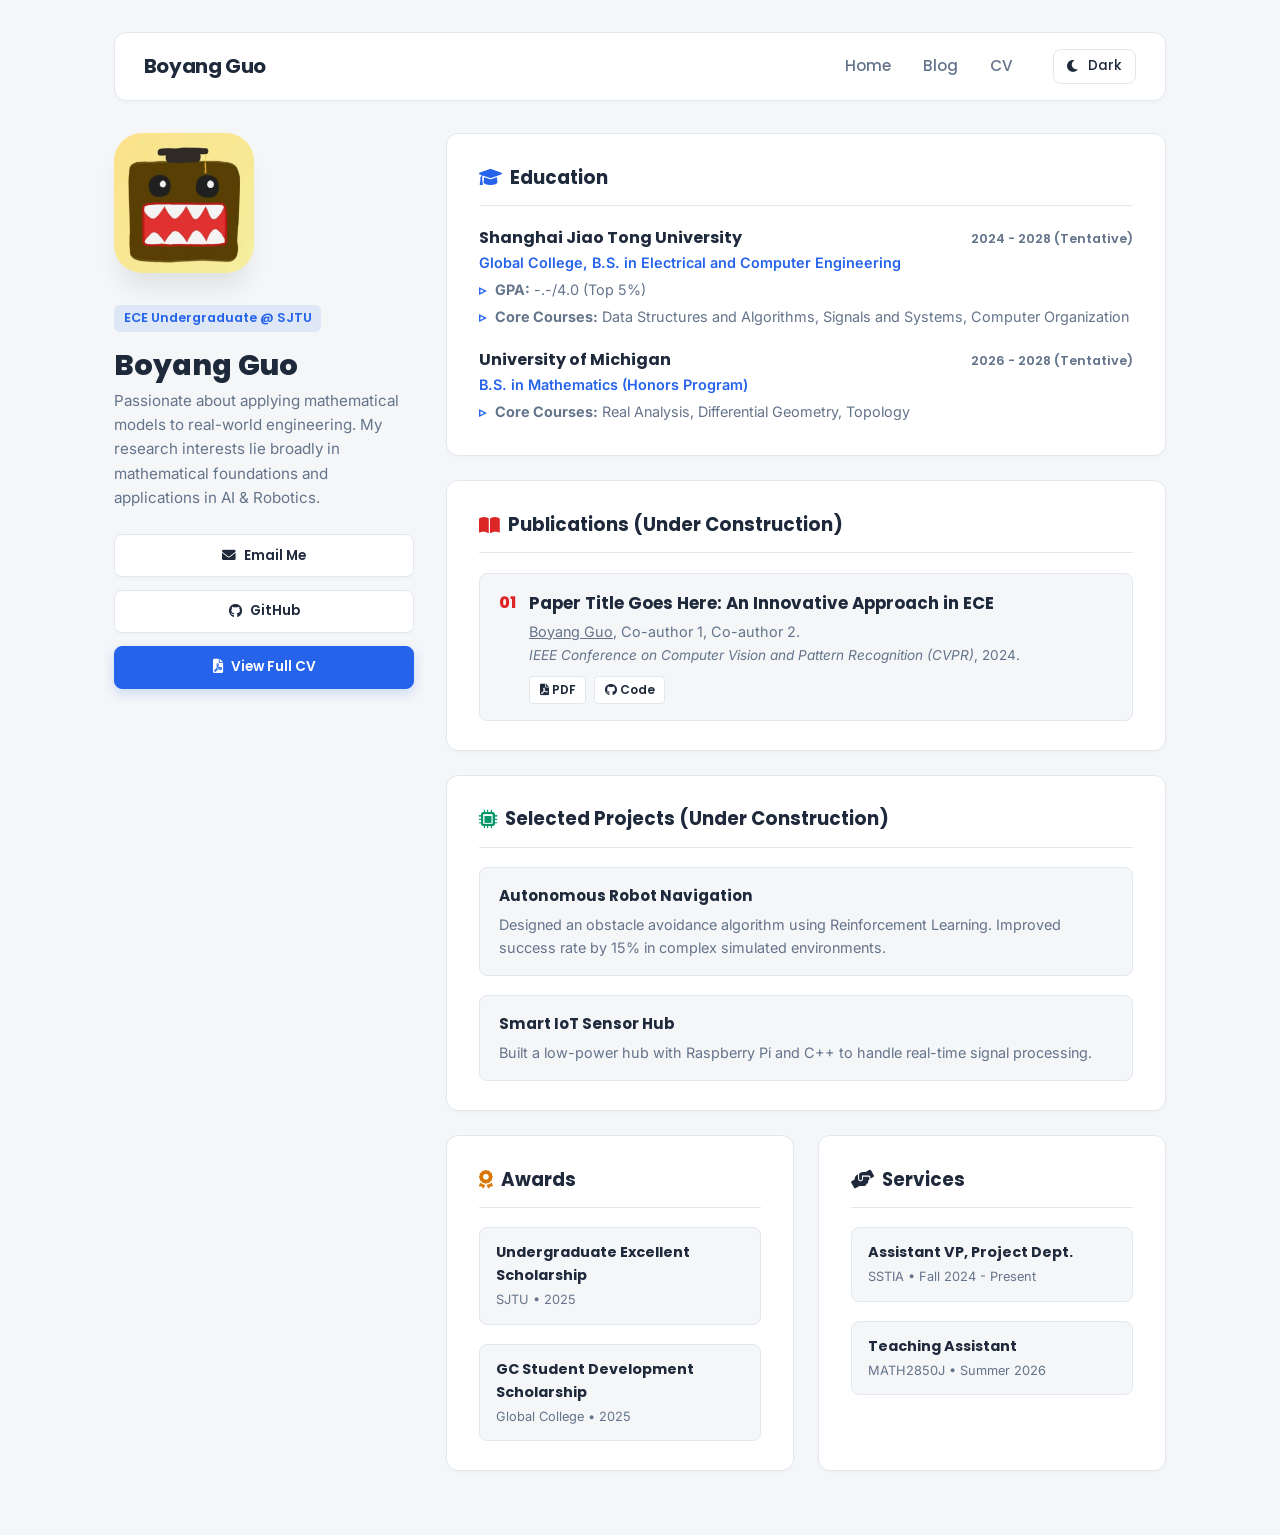
==== commit 7e94b05b: "new version on 2026/7/13" ====
--- a/index.html
+++ b/index.html
@@ -1,5 +1,5 @@
 <!DOCTYPE html>
-<html lang="en">
+<html lang="en" data-theme="light">
 <head>
     <meta charset="UTF-8">
     <meta name="viewport" content="width=device-width, initial-scale=1.0">
@@ -9,140 +9,163 @@
 </head>
 <body>
 
-    <!-- 三色极光光晕背景 -->
-    <div class="bg-shape1"></div>
-    <div class="bg-shape2"></div>
-    <div class="bg-shape3"></div>
-
-    <!-- 更薄、更精致的胶囊导航栏 -->
-    <nav class="apple-glass">
-        <div style="font-weight: 700; font-size: 1.1rem; letter-spacing: -0.02em;">Boyang Guo</div>
-        <div>
-            <a href="index.html">Home</a>
-            <a href="blog.html">Blog</a>
-            <a href="cv.pdf" target="_blank">CV</a>
+<div class="container">
+    
+    <!-- 加宽间距的导航栏 -->
+    <nav>
+        <div class="nav-brand">Boyang Guo</div>
+        <div class="nav-right">
+            <div class="nav-links">
+                <a href="index.html">Home</a>
+                <a href="blog.html">Blog</a>
+                <a href="cv.pdf" target="_blank">CV</a>
+            </div>
+            <button class="theme-toggle-btn" id="theme-toggle">
+                <i class="fas fa-moon"></i> <span>Dark</span>
+            </button>
         </div>
     </nav>
 
-    <!-- 完美比例网格排版系统 -->
-    <div class="bento-grid">
+    <!-- 核心布局：双列网格 -->
+    <div class="main-layout">
         
-        <!-- 卡片1：照片画框（取代突兀的椭圆） -->
-        <div class="apple-glass bento-pic">
+        <!-- 左侧边栏：头像与个人信息 -->
+        <aside class="sidebar">
             <img src="profile.jpg" alt="Profile" class="profile-pic">
-        </div>
+            <div class="profile-info">
+                <span class="tag">ECE Undergraduate @ SJTU</span>
+                <h1>Boyang Guo</h1>
+                <p class="profile-bio">
+                    Passionate about applying mathematical models to real-world engineering. My research interests lie broadly in mathematical foundations and applications in AI & Robotics.
+                </p>
+                <div class="btn-group">
+                    <a href="mailto:tonydomo@sjtu.edu.cn" class="btn btn-outline"><i class="fas fa-envelope"></i> Email Me</a>
+                    <a href="https://github.com/Guo-Boyang" class="btn btn-outline"><i class="fab fa-github"></i> GitHub</a>
+                    <a href="cv.pdf" target="_blank" class="btn btn-primary"><i class="fas fa-file-pdf"></i> View Full CV</a>
+                </div>
+            </div>
+        </aside>
 
-        <!-- 卡片2：名字与简介（变宽，不再显得太空） -->
-        <div class="apple-glass bento-hero">
-            <div class="hero-text">
-                <span class="tag">ECE Undergraduate @ SJTU</span>
-                <h1>Hi, I'm <span class="gradient-text">Boyang Guo</span></h1>
-                <p style="margin-top: 0.5rem; color: var(--text-light);">
-                    I am passionate about applying mathematical models to real-world engineering. My research interests lie broadly in mathematical foundations and applications in machine learning.
-                </p>
-            </div>
-        </div>
+        <!-- 右侧内容区：高密度数据流 -->
+        <main class="content">
+            
+            <!-- 教育背景 -->
+            <section class="premium-card">
+                <h2 class="color-edu"><i class="fas fa-graduation-cap"></i> Education</h2>
+                <div class="list-item">
+                    <div class="list-header">
+                        <span class="list-title">Shanghai Jiao Tong University</span>
+                        <span class="list-meta">2024 - 2028 (Tentative)</span>
+                    </div>
+                    <div class="list-subtitle">Global College, B.S. in Electrical and Computer Engineering</div>
+                    <ul class="bullet-list">
+                        <li><strong>GPA:</strong> -.-/4.0 (Top 5%)</li>
+                        <li><strong>Core Courses:</strong> Data Structures and Algorithms, Signals and Systems, Computer Organization</li>
+                    </ul>
+                </div>
+                <div class="list-item">
+                    <div class="list-header">
+                        <span class="list-title">University of Michigan</span>
+                        <span class="list-meta">2026 - 2028 (Tentative)</span>
+                    </div>
+                    <div class="list-subtitle">B.S. in Mathematics (Honors Program)</div>
+                    <ul class="bullet-list">
+                        <!-- <li><strong>GPA:</strong> -.-/4.0</li> -->
+                        <li><strong>Core Courses:</strong> Real Analysis, Differential Geometry, Topology</li>
+                    </ul>
+                </div>
+            </section>
 
-        <!-- 卡片3：联系方式 -->
-        <div class="apple-glass bento-connect">
-            <h2 style="margin-bottom: 0.5rem;">Connect</h2>
-            <div>
-                <a href="mailto:tonydomo@sjtu.edu.cn" class="icon-btn"><i class="fas fa-envelope"></i></a>
-                <a href="https://github.com/Guo-Boyang" class="icon-btn"><i class="fab fa-github"></i></a>
-            </div>
-            <a href="cv.pdf" class="cv-btn" target="_blank">View CV</a>
-        </div>
-
-        <!-- 卡片4：教育背景（拉宽，有充足空间） -->
-        <div class="apple-glass bento-edu">
-            <h2><i class="fas fa-graduation-cap" style="color: var(--accent-color);"></i> Education</h2>
-            <div style="margin-bottom: 1rem;">
-                <div style="font-weight: 600; display: flex; justify-content: space-between;">
-                    <span>Shanghai Jiao Tong University</span>
-                    <span style="font-size: 0.85rem; color: var(--accent-color);">2024 - 2028</span>
-                </div>
-                <div style="font-size: 0.95rem; color: var(--text-light); margin-bottom: 0.5rem;">Global College, B.S. in Electrical and Computer Engineering</div>
-                <ul class="item-list">
-                    <li><strong>GPA:</strong> -.-/4.0 (Top 5%)</li>
-                    <li><strong>Core Courses:</strong> Data Structures, Signals and Systems, Computer Organization</li>
-                </ul>
-                <div style="font-weight: 600; display: flex; justify-content: space-between;">
-                    <span>University of Michigan</span>
-                    <span style="font-size: 0.85rem; color: var(--accent-color);">2026 - 2028</span>
-                </div>
-                <div style="font-size: 0.95rem; color: var(--text-light); margin-bottom: 0.5rem;">B.S. in Mathematics (Honors Program)</div>
-                <ul class="item-list">
-                    <li><strong>GPA:</strong> -.-/4.0</li>
-                    <li><strong>Core Courses:</strong> Real Analysis, Differential Geometry, Topology</li>
-                </ul>
-            </div>
-        </div>
-
-        <!-- 卡片5：荣誉与奖项 (新增) -->
-        <div class="apple-glass bento-awards">
-            <h2><i class="fas fa-award" style="color: #f59e0b;"></i> Honors & Awards</h2>
-            <ul style="list-style: none; padding: 0;">
-                <li style="margin-bottom: 0.8rem;">
-                    <div style="font-weight: 600; font-size: 0.95rem;">Undergraduate Excellent Scholarship</div>
-                    <div style="font-size: 0.85rem; color: var(--text-light);">SJTU | 2025</div>
-                </li>
-                <li style="margin-bottom: 0.8rem;">
-                    <div style="font-weight: 600; font-size: 0.95rem;">GC Student Development Scholarship (Service Program)</div>
-                    <div style="font-size: 0.85rem; color: var(--text-light);">Global College, SJTU | 2025</div>
-                </li>
-            </ul>
-        </div>
-
-        <!-- 卡片6：项目经历 -->
-        <div class="apple-glass bento-projects">
-            <h2><i class="fas fa-microchip" style="color: #8b5cf6;"></i> Selected Projects (Under Construction)</h2>
-            <div style="margin-bottom: 1rem;">
-                <div style="font-weight: 600; font-size: 0.95rem;">Autonomous Robot Navigation</div>
-                <p style="font-size: 0.9rem; color: var(--text-light); margin-top: 0.3rem;">
-                    Designed an obstacle avoidance algorithm using Reinforcement Learning. Improved success rate by 15% in complex simulated environments.
-                </p>
-            </div>
-            <div>
-                <div style="font-weight: 600; font-size: 0.95rem;">Smart IoT Sensor Hub</div>
-                <p style="font-size: 0.9rem; color: var(--text-light); margin-top: 0.3rem;">
-                    Built a low-power hub with Raspberry Pi and C++ to handle real-time signal processing.
-                </p>
-            </div>
-        </div>
-
-        <!-- 卡片7：社会服务与活动 (新增) -->
-        <div class="apple-glass bento-services">
-            <h2><i class="fas fa-hands-helping" style="color: #10b981;"></i> Services & Activities</h2>
-            <ul style="list-style: none; padding: 0;">
-                <li style="margin-bottom: 0.8rem;">
-                    <div style="font-weight: 600; font-size: 0.95rem;">Assistant Vice President of Project Department</div>
-                    <div style="font-size: 0.85rem; color: var(--text-light);">SSTIA, Global College | Fall 2024 - Present</div>
-                </li>
-                <li style="margin-bottom: 0.8rem;">
-                    <div style="font-weight: 600; font-size: 0.95rem;">Teaching Assistant</div>
-                    <div style="font-size: 0.85rem; color: var(--text-light);">MATH2850J Linear Algebra and Functions of Multiple Variables (Honors) | Summer 2026</div>
-                </li>
-            </ul>
-        </div>
-
-        <!-- 卡片8：学术发表 (全宽) -->
-        <div class="apple-glass bento-pubs">
-            <h2><i class="fas fa-book-open" style="color: #ef4444;"></i> Publications (Under Construction)</h2>
-            <div style="display: flex; gap: 1rem; align-items: start; margin-top: 1rem;">
-                <div style="background: white; padding: 0.4rem 0.8rem; border-radius: 8px; font-weight: bold; font-size: 0.9rem; box-shadow: 0 2px 5px rgba(0,0,0,0.05);">[1]</div>
-                <div>
-                    <strong style="font-size: 1.05rem;">Paper Title Goes Here: An Innovative Approach in ECE</strong><br>
-                    <span style="color: var(--text-light); font-size: 0.95rem;"><u>Boyang Guo</u>, Co-author 1, Co-author 2.</span><br>
-                    <span style="font-size: 0.95rem;"><em>IEEE Conference on Computer Vision and Pattern Recognition (CVPR)</em>, 2024.</span><br>
-                    <div style="margin-top: 0.6rem;">
-                        <a href="#" style="color: var(--accent-color); text-decoration: none; font-size: 0.85rem; font-weight: 600; margin-right: 1rem; background: rgba(0, 113, 227, 0.1); padding: 0.3rem 0.8rem; border-radius: 20px;">[PDF]</a>
-                        <a href="#" style="color: var(--text-main); text-decoration: none; font-size: 0.85rem; font-weight: 600; background: white; padding: 0.3rem 0.8rem; border-radius: 20px; box-shadow: 0 2px 5px rgba(0,0,0,0.05);">[GitHub]</a>
+            <!-- 学术发表 -->
+            <section class="premium-card">
+                <h2 class="color-pub"><i class="fas fa-book-open"></i> Publications (Under Construction)</h2>
+                <div class="inner-card pub-row">
+                    <div class="pub-number">01</div>
+                    <div>
+                        <strong style="font-size: 1.05rem; font-family: 'Poppins', sans-serif;">Paper Title Goes Here: An Innovative Approach in ECE</strong><br>
+                        <span style="color: var(--text-muted); font-size: 0.9rem; display: inline-block; margin-top: 0.2rem;"><u>Boyang Guo</u>, Co-author 1, Co-author 2.</span><br>
+                        <span style="font-size: 0.85rem; color: var(--text-muted); display: inline-block; margin-top: 0.1rem;"><em>IEEE Conference on Computer Vision and Pattern Recognition (CVPR)</em>, 2024.</span>
+                        <div class="pub-links">
+                            <a href="#"><i class="fas fa-file-pdf"></i> PDF</a>
+                            <a href="#"><i class="fab fa-github"></i> Code</a>
+                        </div>
                     </div>
                 </div>
+            </section>
+
+            <!-- 项目经历 -->
+            <section class="premium-card">
+                <h2 class="color-proj"><i class="fas fa-microchip"></i> Selected Projects (Under Construction)</h2>
+                <div class="inner-card list-item">
+                    <div class="list-title" style="font-size: 0.95rem;">Autonomous Robot Navigation</div>
+                    <p style="color: var(--text-muted); font-size: 0.9rem; margin-top: 0.3rem;">
+                        Designed an obstacle avoidance algorithm using Reinforcement Learning. Improved success rate by 15% in complex simulated environments.
+                    </p>
+                </div>
+                <div class="inner-card list-item" style="margin-bottom: 0;">
+                    <div class="list-title" style="font-size: 0.95rem;">Smart IoT Sensor Hub</div>
+                    <p style="color: var(--text-muted); font-size: 0.9rem; margin-top: 0.3rem;">
+                        Built a low-power hub with Raspberry Pi and C++ to handle real-time signal processing.
+                    </p>
+                </div>
+            </section>
+
+            <!-- 荣誉与活动 (内部再分为双列，极大化空间利用) -->
+            <div style="display: grid; grid-template-columns: repeat(auto-fit, minmax(280px, 1fr)); gap: 1.5rem;">
+                <section class="premium-card" style="margin-bottom: 0;">
+                    <h2 class="color-award"><i class="fas fa-award"></i> Awards</h2>
+                    <div class="inner-card list-item" style="padding: 0.8rem 1rem;">
+                        <div class="list-title" style="font-size: 0.9rem;">Undergraduate Excellent Scholarship</div>
+                        <div style="color: var(--text-muted); font-size: 0.8rem; margin-top: 0.2rem;">SJTU • 2025</div>
+                    </div>
+                    <div class="inner-card list-item" style="padding: 0.8rem 1rem; margin-bottom: 0;">
+                        <div class="list-title" style="font-size: 0.9rem;">GC Student Development Scholarship</div>
+                        <div style="color: var(--text-muted); font-size: 0.8rem; margin-top: 0.2rem;">Global College • 2025</div>
+                    </div>
+                </section>
+
+                <section class="premium-card" style="margin-bottom: 0;">
+                    <h2 class="color-primary"><i class="fas fa-hands-helping"></i> Services</h2>
+                    <div class="inner-card list-item" style="padding: 0.8rem 1rem;">
+                        <div class="list-title" style="font-size: 0.9rem;">Assistant VP, Project Dept.</div>
+                        <div style="color: var(--text-muted); font-size: 0.8rem; margin-top: 0.2rem;">SSTIA • Fall 2024 - Present</div>
+                    </div>
+                    <div class="inner-card list-item" style="padding: 0.8rem 1rem; margin-bottom: 0;">
+                        <div class="list-title" style="font-size: 0.9rem;">Teaching Assistant</div>
+                        <div style="color: var(--text-muted); font-size: 0.8rem; margin-top: 0.2rem;">MATH2850J • Summer 2026</div>
+                    </div>
+                </section>
             </div>
-        </div>
 
+        </main>
     </div>
 
+</div>
+
+<!-- 一键明暗切换核心代码 -->
+<script>
+    const themeToggleBtn = document.getElementById('theme-toggle');
+    const htmlElement = document.documentElement;
+    const currentTheme = localStorage.getItem('theme') || 'light';
+    
+    htmlElement.setAttribute('data-theme', currentTheme);
+    updateToggleBtn(currentTheme);
+
+    themeToggleBtn.addEventListener('click', () => {
+        let theme = htmlElement.getAttribute('data-theme');
+        let newTheme = theme === 'light' ? 'dark' : 'light';
+        htmlElement.setAttribute('data-theme', newTheme);
+        localStorage.setItem('theme', newTheme);
+        updateToggleBtn(newTheme);
+    });
+
+    function updateToggleBtn(theme) {
+        if (theme === 'dark') {
+            themeToggleBtn.innerHTML = '<i class="fas fa-sun"></i> <span>Light</span>';
+        } else {
+            themeToggleBtn.innerHTML = '<i class="fas fa-moon"></i> <span>Dark</span>';
+        }
+    }
+</script>
 </body>
 </html>
--- a/style.css
+++ b/style.css
@@ -1,11 +1,41 @@
 /* style.css */
+@import url('https://fonts.googleapis.com/css2?family=Inter:wght@400;500;600&family=Poppins:wght@500;600;700;800&display=swap');
+
 :root {
-    --text-main: #1d1d1f;
-    --text-light: #515154;
-    --accent-color: #0071e3;
-    /* 毛玻璃基础参数 */
-    --glass-bg: rgba(255, 255, 255, 0.5);
-    --glass-border: rgba(255, 255, 255, 0.7);
+    /* 浅色主题 */
+    --bg-body: #F4F6F8;
+    --bg-card: #FFFFFF;
+    --text-main: #1E293B;
+    --text-muted: #64748B;
+    --border-color: #E2E8F0;
+    
+    --color-primary: #2563EB;
+    --color-success: #059669;
+    --color-warning: #D97706;
+    --color-danger:  #DC2626;
+    
+    /* 更加细腻立体的现代阴影系统 */
+    --shadow-sm: 0 2px 4px -1px rgba(0, 0, 0, 0.03);
+    --shadow-md: 0 10px 30px -5px rgba(0, 0, 0, 0.05);
+    --shadow-lg: 0 20px 25px -5px rgba(0, 0, 0, 0.08), 0 10px 10px -5px rgba(0, 0, 0, 0.02);
+}
+
+[data-theme="dark"] {
+    /* 深色主题 */
+    --bg-body: #090E17;
+    --bg-card: #151D2C;
+    --text-main: #F8FAFC;
+    --text-muted: #94A3B8;
+    --border-color: #2A3649;
+    
+    --color-primary: #3B82F6;
+    --color-success: #10B981;
+    --color-warning: #F59E0B;
+    --color-danger:  #EF4444;
+    
+    --shadow-sm: 0 2px 4px -1px rgba(0, 0, 0, 0.4);
+    --shadow-md: 0 10px 30px -5px rgba(0, 0, 0, 0.5);
+    --shadow-lg: 0 20px 25px -5px rgba(0, 0, 0, 0.6), 0 10px 10px -5px rgba(0, 0, 0, 0.4);
 }
 
 * {
@@ -15,172 +45,364 @@
 }
 
 body {
-    font-family: -apple-system, BlinkMacSystemFont, "SF Pro Display", "Segoe UI", Roboto, Helvetica, sans-serif;
-    color: var(--text-main);
-    background-color: #f5f5f7;
+    font-family: 'Inter', sans-serif;
+    color: var(--text-main);
+    background-color: var(--bg-body);
     line-height: 1.6;
-    overflow-x: hidden;
-}
-
-/* === 高级极光背景光晕 === 
-   加入了紫、粉、蓝三色，透过毛玻璃折射会显得非常高端 */
-.bg-shape1 {
-    position: fixed; top: -10%; left: -5%;
-    width: 45vw; height: 45vw;
-    background: rgba(88, 166, 255, 0.35); /* 青蓝色 */
-    border-radius: 50%; filter: blur(120px); z-index: -1;
-}
-
-.bg-shape2 {
-    position: fixed; bottom: 10%; right: -5%;
-    width: 50vw; height: 50vw;
-    background: rgba(200, 140, 255, 0.25); /* 柔紫色 */
-    border-radius: 50%; filter: blur(130px); z-index: -1;
-}
-
-.bg-shape3 {
-    position: fixed; top: 40%; left: 30%;
-    width: 40vw; height: 40vw;
-    background: rgba(255, 170, 120, 0.15); /* 蜜桃暖色 */
-    border-radius: 50%; filter: blur(140px); z-index: -1;
-}
-
-/* 毛玻璃核心 */
-.apple-glass {
-    background: var(--glass-bg);
-    -webkit-backdrop-filter: blur(40px) saturate(200%);
-    backdrop-filter: blur(40px) saturate(200%);
-    border: 1px solid var(--glass-border);
-    border-radius: 28px;
-    box-shadow: 0 10px 30px rgba(0, 0, 0, 0.02);
-    padding: 2rem;
-    transition: transform 0.4s cubic-bezier(0.16, 1, 0.3, 1), box-shadow 0.4s ease;
-}
-
-.apple-glass:hover {
-    transform: translateY(-4px); /* 改为向上微微浮起，手感更细腻 */
-    box-shadow: 0 15px 35px rgba(0, 0, 0, 0.05);
-}
-
-/* 导航栏：变薄变精致 */
+    font-size: 14.5px; /* 字体微缩，提升信息密度 */
+    -webkit-font-smoothing: antialiased;
+    transition: background-color 0.4s ease, color 0.4s ease;
+}
+
+/* 加宽容器以支持双列布局 */
+.container {
+    max-width: 1100px;
+    margin: 0 auto;
+    padding: 2rem 1.5rem 4rem 1.5rem;
+}
+
+/* 导航栏：加宽文字间距 */
 nav {
     display: flex;
     justify-content: space-between;
     align-items: center;
-    padding: 0.6rem 2rem; /* 大幅减小上下高度 */
-    margin: 1.5rem auto 2.5rem auto;
-    max-width: 1100px;
-    border-radius: 100px; /* 胶囊形状 */
-}
-
-nav a {
+    padding: 1rem 1.8rem;
+    margin-bottom: 2rem;
+    background: var(--bg-card);
+    border-radius: 12px;
+    box-shadow: var(--shadow-sm);
+    border: 1px solid var(--border-color);
+}
+
+.nav-brand {
+    font-family: 'Poppins', sans-serif;
+    font-weight: 700;
+    font-size: 1.25rem;
+    color: var(--text-main);
+    letter-spacing: -0.02em;
+}
+
+.nav-right {
+    display: flex;
+    align-items: center;
+    gap: 2.5rem; /* 增加导航栏各模块的间距 */
+}
+
+.nav-links {
+    display: flex;
+    gap: 2rem; /* 显著增加导航文字之间的间距 */
+}
+
+.nav-links a {
     text-decoration: none;
-    color: var(--text-main);
+    color: var(--text-muted);
     font-weight: 500;
-    margin-left: 2rem;
+    font-family: 'Poppins', sans-serif;
     font-size: 0.95rem;
     transition: color 0.2s;
 }
 
-nav a:hover { color: var(--accent-color); }
-
-/* ==== 全新 Bento Box 网格系统 ==== */
-.bento-grid {
+.nav-links a:hover { color: var(--color-primary); }
+
+.theme-toggle-btn {
+    background: transparent;
+    border: 1px solid var(--border-color);
+    color: var(--text-main);
+    padding: 0.4rem 0.8rem;
+    border-radius: 8px;
+    cursor: pointer;
+    font-size: 0.85rem;
+    display: flex;
+    align-items: center;
+    gap: 0.5rem;
+    font-family: 'Poppins', sans-serif;
+    font-weight: 500;
+    transition: all 0.2s ease;
+}
+.theme-toggle-btn:hover {
+    border-color: var(--color-primary);
+    color: var(--color-primary);
+}
+
+/* === 核心：非对称双列网格布局 === */
+.main-layout {
     display: grid;
-    grid-template-columns: repeat(4, 1fr);
-    grid-auto-rows: minmax(180px, auto); /* 调整了基础高度 */
+    grid-template-columns: 300px 1fr;
+    gap: 2rem;
+    align-items: start;
+}
+
+/* 左侧栏：支持吸顶效果 */
+.sidebar {
+    position: sticky;
+    top: 2rem;
+    display: flex;
+    flex-direction: column;
     gap: 1.5rem;
-    max-width: 1100px;
-    margin: 0 auto 3rem auto;
-    padding: 0 1.5rem;
-}
-
-/* 新版比例：1 + 2 + 1 = 4列 */
-.bento-pic { grid-column: span 1; grid-row: span 1; padding: 0.5rem; display: flex;}
-.bento-hero { grid-column: span 2; grid-row: span 1; display: flex; flex-direction: column; justify-content: center;}
-.bento-connect { grid-column: span 1; grid-row: span 1; display: flex; flex-direction: column; justify-content: center; align-items: center; text-align: center;}
-
-/* 第二/三排比例：2 + 2 = 4列 */
-.bento-edu { grid-column: span 2; grid-row: span 1; }
-.bento-awards { grid-column: span 2; grid-row: span 1; }
-.bento-projects { grid-column: span 2; grid-row: span 1; }
-.bento-services { grid-column: span 2; grid-row: span 1; }
-
-/* 底部全宽：4列 */
-.bento-pubs { grid-column: span 4; grid-row: span 1; }
-
-/* 内部细节样式 */
-h2 {
-    font-size: 1.25rem;
-    font-weight: 600;
-    margin-bottom: 1.2rem;
-    letter-spacing: -0.01em;
-    display: flex;
-    align-items: center;
-    gap: 0.5rem;
-}
-
-/* 新的照片相框样式，替代突兀的圆 */
+}
+
+/* 高级感头像：去除边框，加入弥散阴影与微圆角 */
 .profile-pic {
-    width: 100%; height: 100%;
+    width: 140px;
+    height: 140px;
     object-fit: cover;
-    border-radius: 22px; /* 和外部大圆角形成呼应 */
-}
-
-/* 渐变名字，打破色彩单一 */
-.gradient-text {
-    background: linear-gradient(135deg, #0071e3 0%, #a855f7 100%);
-    -webkit-background-clip: text;
-    -webkit-text-fill-color: transparent;
-}
-
-.hero-text h1 {
-    font-size: 2.8rem;
-    font-weight: 700;
-    letter-spacing: -0.04em;
+    border-radius: 28px; /* 更加高级的 Squircle (超椭圆) 质感 */
+    box-shadow: var(--shadow-lg); /* 强烈的弥散立体阴影 */
+    border: none; 
     margin-bottom: 0.5rem;
-}
-
-/* 小标签：增加彩色点缀 */
+    transition: transform 0.3s ease;
+}
+.profile-pic:hover {
+    transform: translateY(-3px);
+}
+
+.profile-info h1 {
+    font-family: 'Poppins', sans-serif;
+    font-size: 1.8rem;
+    font-weight: 800;
+    color: var(--text-main);
+    line-height: 1.2;
+    margin-bottom: 0.4rem;
+}
+
 .tag {
     display: inline-block;
-    background: rgba(0, 113, 227, 0.1);
-    color: var(--accent-color);
-    padding: 0.2rem 0.8rem;
+    background: rgba(37, 99, 235, 0.1);
+    color: var(--color-primary);
+    padding: 0.2rem 0.6rem;
+    border-radius: 6px;
+    font-family: 'Poppins', sans-serif;
+    font-size: 0.8rem;
+    font-weight: 600;
+    margin-bottom: 1rem;
+}
+
+.profile-bio {
+    color: var(--text-muted);
+    font-size: 0.95rem;
+    line-height: 1.6;
+    margin-bottom: 1.5rem;
+}
+
+/* 按钮纵向排列，更紧凑的高级感 */
+.btn-group {
+    display: flex;
+    flex-direction: column;
+    gap: 0.8rem;
+}
+
+.btn {
+    display: flex;
+    align-items: center;
+    justify-content: center;
+    gap: 0.5rem;
+    text-decoration: none;
+    font-family: 'Poppins', sans-serif;
+    font-size: 0.85rem;
+    font-weight: 600;
+    padding: 0.6rem;
+    border-radius: 8px;
+    transition: all 0.2s ease;
+    width: 100%;
+}
+
+.btn-outline {
+    background: var(--bg-card);
+    color: var(--text-main);
+    border: 1px solid var(--border-color);
+    box-shadow: var(--shadow-sm);
+}
+.btn-outline:hover {
+    border-color: var(--color-primary);
+    color: var(--color-primary);
+}
+
+.btn-primary {
+    background: var(--color-primary);
+    color: #FFFFFF !important;
+    border: 1px solid var(--color-primary);
+    box-shadow: 0 4px 12px rgba(37, 99, 235, 0.2);
+}
+.btn-primary:hover {
+    opacity: 0.9;
+    transform: translateY(-1px);
+}
+
+/* 卡片密度提升：缩小无用内边距 */
+.premium-card {
+    background: var(--bg-card);
     border-radius: 12px;
-    font-size: 0.85rem;
-    font-weight: 600;
-    margin-bottom: 0.5rem;
-}
-
-.icon-btn {
-    display: inline-flex; align-items: center; justify-content: center;
-    width: 45px; height: 45px; border-radius: 50%;
-    background: white; color: var(--text-main);
-    text-decoration: none; font-size: 1.2rem; margin: 0.4rem;
-    box-shadow: 0 4px 10px rgba(0,0,0,0.04); transition: all 0.3s;
-}
-.icon-btn:hover { background: var(--accent-color); color: white; transform: translateY(-3px);}
-
-.cv-btn {
-    display: inline-block; margin-top: 0.8rem; padding: 0.6rem 1.5rem;
-    background: var(--text-main); color: white;
-    text-decoration: none; border-radius: 30px; font-weight: 500; font-size: 0.95rem;
-}
-.cv-btn:hover { background: var(--accent-color); }
-
-.item-list { padding-left: 1rem; color: var(--text-light); font-size: 0.95rem; }
-.item-list li { margin-bottom: 0.5rem; }
-
-/* 响应式排版适配 */
-@media (max-width: 900px) {
-    .bento-grid { grid-template-columns: repeat(2, 1fr); }
-    .bento-pic { grid-column: span 1; }
-    .bento-connect { grid-column: span 1; }
-    .bento-hero, .bento-edu, .bento-awards, .bento-projects, .bento-services, .bento-pubs { grid-column: span 2; }
+    padding: 1.8rem 2rem;
+    margin-bottom: 1.5rem;
+    box-shadow: var(--shadow-sm);
+    border: 1px solid var(--border-color);
+    transition: transform 0.3s ease, box-shadow 0.3s ease;
+}
+.premium-card:hover {
+    box-shadow: var(--shadow-md);
+}
+
+.premium-card h2 {
+    font-family: 'Poppins', sans-serif;
+    font-size: 1.15rem;
+    font-weight: 700;
+    margin-bottom: 1.2rem;
+    display: flex;
+    align-items: center;
+    gap: 0.5rem;
+    border-bottom: 1px solid var(--border-color);
+    padding-bottom: 0.8rem;
+}
+
+.color-edu i { color: var(--color-primary); }
+.color-pub i { color: var(--color-danger); }
+.color-proj i { color: var(--color-success); }
+.color-award i { color: var(--color-warning); }
+
+/* 高密度列表排版 */
+.list-item {
+    margin-bottom: 1.2rem;
+}
+.list-item:last-child { margin-bottom: 0; }
+
+.list-header {
+    display: flex;
+    justify-content: space-between;
+    align-items: baseline;
+}
+
+.list-title {
+    font-family: 'Poppins', sans-serif;
+    font-weight: 700;
+    font-size: 1rem;
+    color: var(--text-main);
+}
+
+.list-meta {
+    font-family: 'Poppins', sans-serif;
+    color: var(--text-muted);
+    font-size: 0.8rem;
+    font-weight: 600;
+}
+
+.list-subtitle {
+    color: var(--color-primary);
+    font-size: 0.9rem;
+    font-weight: 600;
+    margin-bottom: 0.3rem;
+}
+
+ul.bullet-list {
+    list-style-type: none;
+}
+ul.bullet-list li {
+    color: var(--text-muted);
+    font-size: 0.9rem;
+    position: relative;
+    padding-left: 1rem;
+    margin-bottom: 0.2rem;
+}
+ul.bullet-list li::before {
+    content: "▹";
+    position: absolute;
+    left: 0;
+    color: var(--color-primary);
+    font-weight: bold;
+}
+
+/* 微交互卡片压缩空间 */
+.inner-card {
+    background: var(--bg-body);
+    border-radius: 8px;
+    padding: 1rem 1.2rem;
+    border: 1px solid var(--border-color);
+    transition: border-color 0.2s;
+}
+.inner-card:hover { border-color: var(--color-primary); }
+
+.pub-row { display: flex; gap: 0.8rem; }
+.pub-number { 
+    font-family: 'Poppins', sans-serif;
+    font-weight: 800; 
+    color: var(--color-danger); 
+    font-size: 1rem;
+}
+.pub-links { margin-top: 0.6rem; display: flex; gap: 0.5rem; }
+.pub-links a {
+    text-decoration: none;
+    font-family: 'Poppins', sans-serif;
+    font-size: 0.75rem;
+    font-weight: 600;
+    padding: 0.2rem 0.6rem;
+    border-radius: 4px;
+    background: var(--bg-card);
+    color: var(--text-main);
+    border: 1px solid var(--border-color);
+    transition: all 0.2s;
+}
+.pub-links a:hover {
+    background: var(--text-main);
+    color: var(--bg-card);
+}
+
+/* 博客页面的高密度卡片 */
+.blog-post {
+    display: flex;
+    justify-content: space-between;
+    align-items: center;
+    background: var(--bg-card);
+    padding: 1.2rem 1.5rem;
+    border-radius: 10px;
+    margin-bottom: 1rem;
+    border: 1px solid var(--border-color);
+    text-decoration: none;
+    color: inherit;
+    box-shadow: var(--shadow-sm);
+    transition: all 0.3s ease;
+}
+.blog-post:hover {
+    transform: translateX(4px);
+    border-color: var(--color-primary);
+}
+
+.blog-post-title {
+    font-family: 'Poppins', sans-serif;
+    font-weight: 700;
+    font-size: 1.05rem;
+    color: var(--text-main);
+    margin-bottom: 0.3rem;
+}
+.blog-post-tag {
+    font-family: 'Poppins', sans-serif;
+    font-size: 0.7rem;
+    font-weight: 600;
+    color: var(--color-primary);
+    background: rgba(37, 99, 235, 0.1);
+    padding: 0.15rem 0.5rem;
+    border-radius: 4px;
+    margin-right: 0.5rem;
+}
+.blog-post-desc { color: var(--text-muted); font-size: 0.9rem; }
+.blog-post-date { 
+    font-family: 'Poppins', sans-serif;
+    color: var(--text-muted); 
+    font-size: 0.85rem; 
+    font-weight: 500;
+    text-align: right;
+    min-width: 110px;
+}
+
+/* 响应式：屏幕较小时回退为单列 */
+@media (max-width: 850px) {
+    .main-layout { grid-template-columns: 1fr; gap: 1rem; }
+    .sidebar { position: static; display: flex; flex-direction: row; flex-wrap: wrap; align-items: center; gap: 1.5rem; }
+    .profile-info { flex: 1; min-width: 250px; }
+    .btn-group { flex-direction: row; flex-wrap: wrap; width: 100%; }
+    .btn { width: auto; flex: 1; }
+    .nav-links { gap: 1rem; }
+    .nav-right { gap: 1.5rem; }
 }
 @media (max-width: 600px) {
-    .bento-grid { grid-template-columns: 1fr; }
-    .bento-pic, .bento-connect { grid-column: span 1; }
-    .bento-hero { grid-column: span 1; text-align: center; }
+    .sidebar { flex-direction: column; text-align: center; }
+    .nav-right { flex-direction: column; gap: 1rem; }
 }
